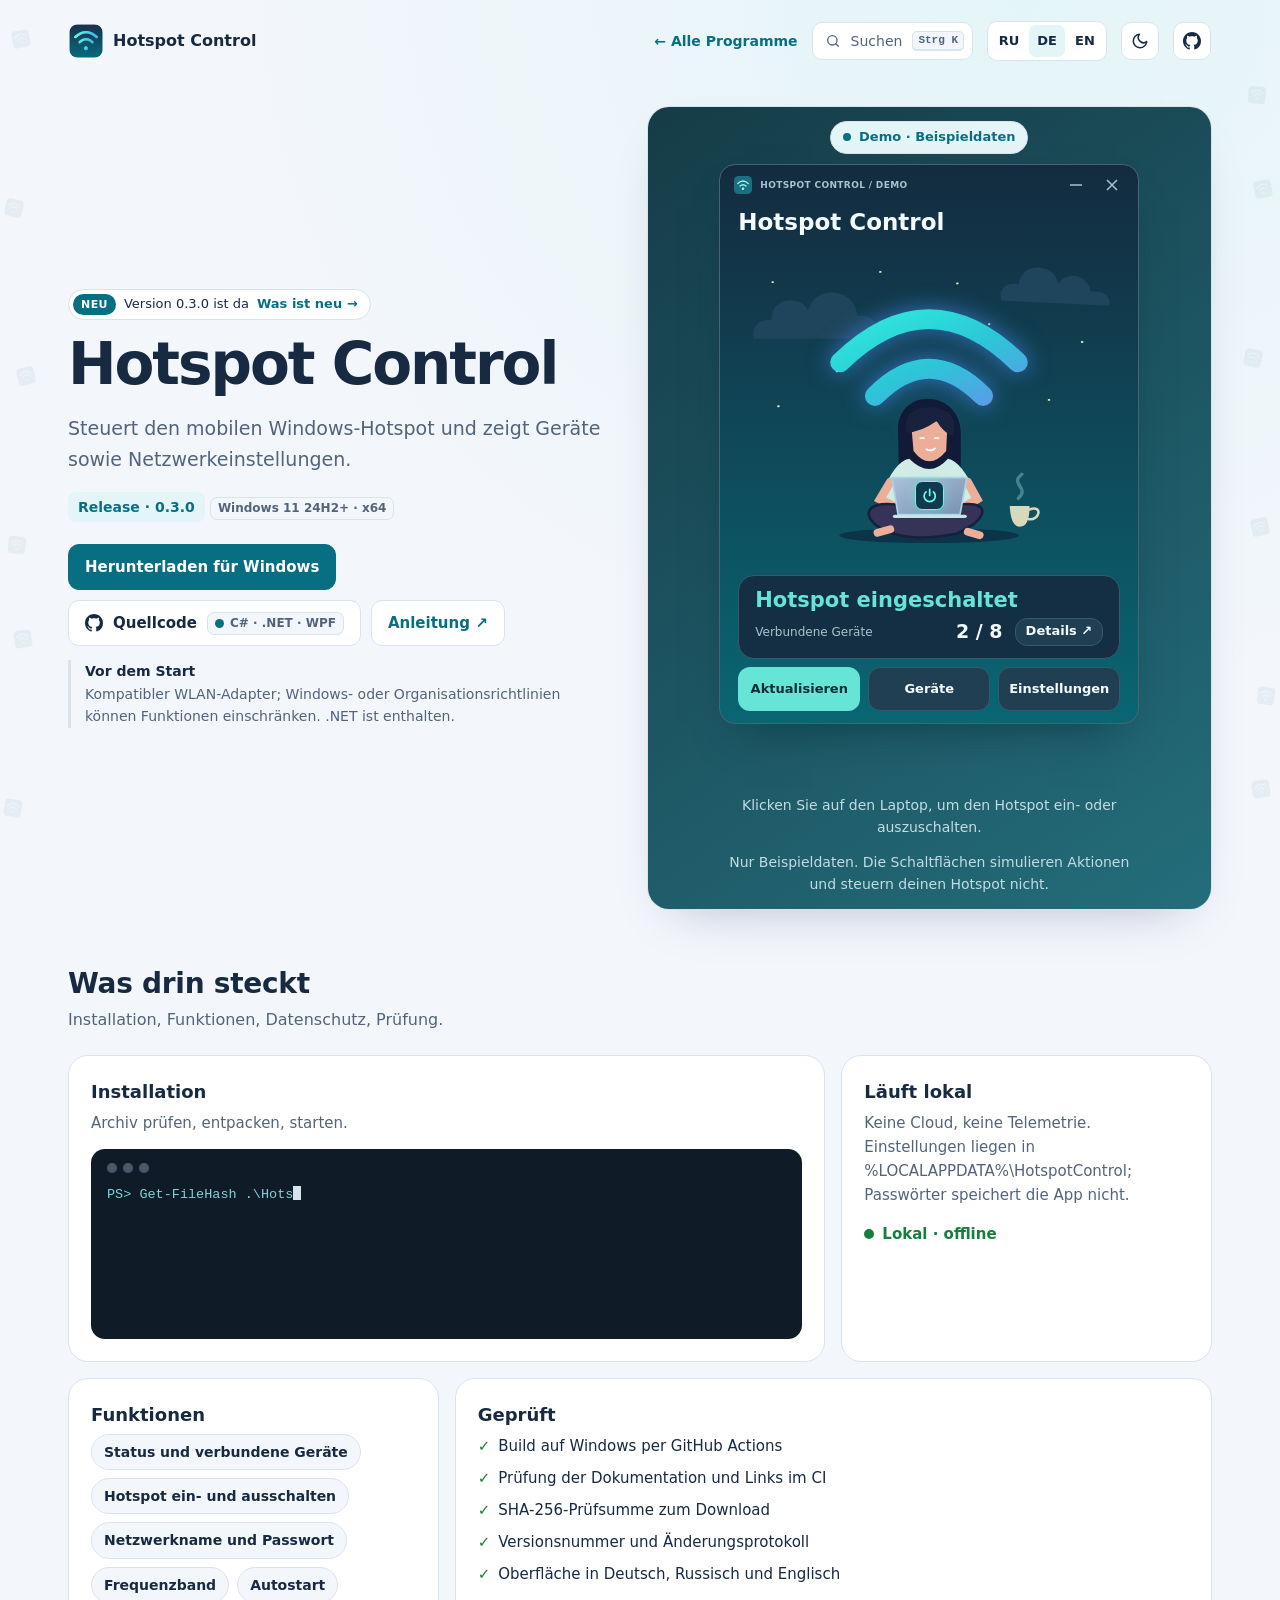
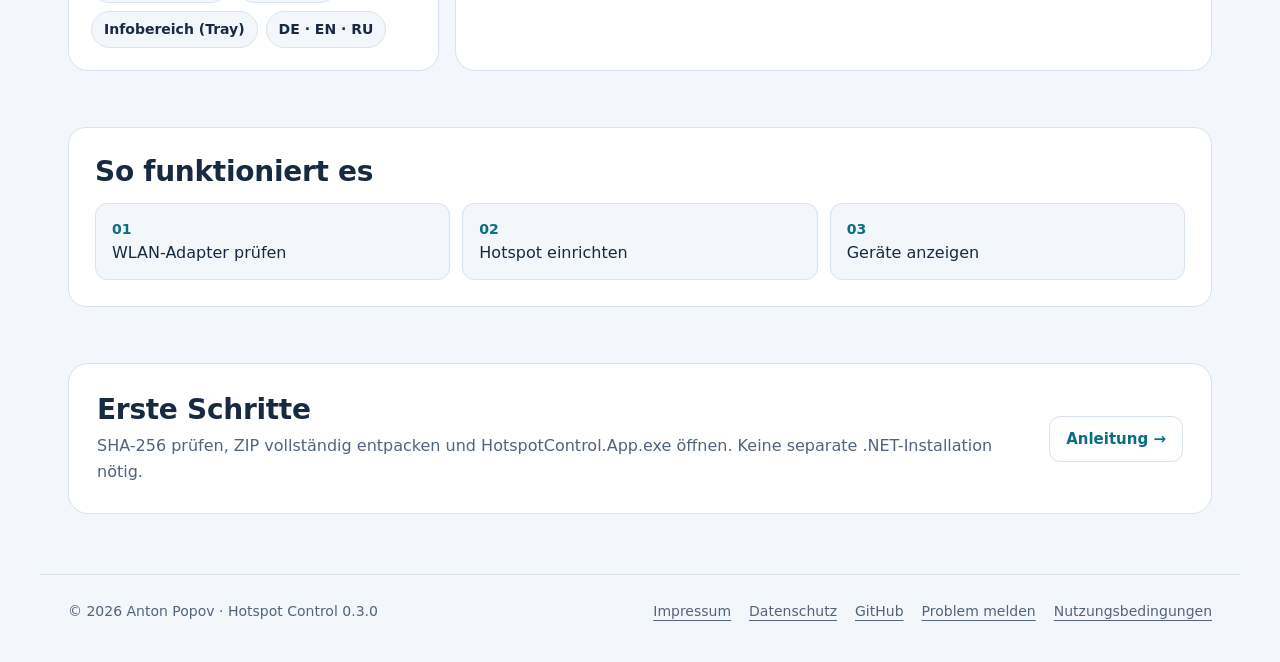
==== index.html @ d8a9bd9d "demo: no inner scrolling, the laptop toggles the hotspot Every screen fits the window; the power but" ====
<!doctype html>
<html lang="de"><head><meta charset="utf-8"><meta name="viewport" content="width=device-width,initial-scale=1">
<meta name="description" content="Steuert den mobilen Windows-Hotspot und zeigt Geräte sowie Netzwerkeinstellungen."><title>Hotspot Control · Release · 0.3.0</title>
<link rel="icon" href="presentation-icon.ico">
<script src="assets/kit/kit-theme.js"></script>
<link rel="stylesheet" href="assets/kit/kit.css?v=2026.11.06-2">
<link rel="stylesheet" href="presentation.css?v=cfb1ed99">
<script src="assets/kit/programs.js?v=2026.11.06-2" defer></script>
<script src="assets/kit/kit.js?v=2026.11.06-2" defer></script>
</head>
<body class="ppk-page">
<a class="ppk-skip" href="#main">Zum Inhalt</a>
<div class="ppk-nav-wrap" id="ppk-nav-wrap">
<nav class="ppk-nav" aria-label="Hauptnavigation"><a class="ppk-brand" href="index.html"><img src="presentation-icon.ico" alt="" width="34" height="34"><span>Hotspot Control</span></a><span class="ppk-spacer"></span><a class="ppk-back" href="https://popovantondev.github.io/popovantondev/index.html">← Alle Programme</a><button class="ppk-search-btn" type="button" data-ppk-open-search aria-label="Programme durchsuchen"><span>Suchen</span><kbd>Strg K</kbd></button><div class="ppk-langs"><a href="index-ru.html" lang="ru" hreflang="ru">RU</a><a href="index.html" lang="de" hreflang="de" aria-current="page">DE</a><a href="index-en.html" lang="en" hreflang="en">EN</a></div><button class="ppk-icon-btn ppk-theme-btn" type="button" data-ppk-theme aria-label="Farbschema wechseln"></button><a class="ppk-icon-btn ppk-gh-btn" href="https://github.com/popovantondev/HotspotControl" aria-label="GitHub"></a></nav>
</div>
<main class="ppk-shell" id="main">
<section class="ppk-hero"><div>
<a class="ppk-pill" href="https://github.com/popovantondev/HotspotControl/releases/tag/v0.3.0"><span class="ppk-new">NEU</span><span>Version 0.3.0 ist da</span> <span class="ppk-more">Was ist neu →</span></a>
<h1>Hotspot Control</h1><p class="ppk-lead">Steuert den mobilen Windows-Hotspot und zeigt Geräte sowie Netzwerkeinstellungen.</p>
<span class="ppk-status">Release · 0.3.0</span> <span class="ppk-chip">Windows 11 24H2+ · x64</span>
<div class="ppk-actions"><a class="ppk-btn ppk-btn-primary" href="https://github.com/popovantondev/HotspotControl/releases/tag/v0.3.0">Herunterladen für Windows</a><a class="ppk-btn ppk-btn-gh" href="https://github.com/popovantondev/HotspotControl">Quellcode <span class="ppk-chip"><i class="ppk-dot"></i>C# · .NET · WPF</span></a><a class="ppk-btn" href="Guide-de.html">Anleitung ↗</a></div>
<p class="ppk-requirements"><strong>Vor dem Start</strong>Kompatibler WLAN-Adapter; Windows- oder Organisationsrichtlinien können Funktionen einschränken. .NET ist enthalten.</p>
</div>
<figure class="ppk-preview"><div class="ppk-stage">
<!-- hotspot-demo:start -->
<link rel="stylesheet" href="assets/hotspot-demo.css?v=35a3feab">
<div class="hsd" data-hotspot-demo hidden></div>
<script src="assets/hotspot-demo/strings-de.js?v=710bd7a7" defer></script>
<script src="assets/hotspot-demo.js?v=8e9362fc" defer></script>
<!-- hotspot-demo:end -->
<div class="hsd-static"><a href="docs/images/demo-main-de.png"><img src="docs/images/demo-main-de.png" alt="Hotspot Control — Demo-Oberfläche mit künstlichen Daten. Vollständiges Bild öffnen." decoding="async"></a><p class="hsd-caption">Demo-Oberfläche mit künstlichen Daten. Vollständiges Bild öffnen.</p></div>
</div></figure>
</section>
<section class="ppk-bento-section ppk-section ppk-reveal" aria-labelledby="bento-title">
<h2 id="bento-title">Was drin steckt</h2><p class="ppk-sub">Installation, Funktionen, Datenschutz, Prüfung.</p>
<div class="ppk-bento">
<div class="ppk-tile ppk-wide"><h3>Installation</h3><p>Archiv prüfen, entpacken, starten.</p><div class="ppk-term" role="group" aria-label="Terminal"><div class="ppk-term-bar"><i></i><i></i><i></i></div><div class="ppk-term-out"><div class="ppk-ps">PS&gt; Get-FileHash .\HotspotControl-0.3.0-win-x64.zip -Algorithm SHA256</div><div class="ppk-ps">PS&gt; Get-Content .\HotspotControl-0.3.0-win-x64.zip.sha256</div><div class="ppk-dim">Beide Werte müssen übereinstimmen.</div><div class="ppk-ps">PS&gt; Expand-Archive .\HotspotControl-0.3.0-win-x64.zip -DestinationPath .\HotspotControl</div><div class="ppk-ps">PS&gt; .\HotspotControl\HotspotControl-0.3.0-win-x64\HotspotControl.App.exe</div></div></div></div>
<div class="ppk-tile"><h3>Läuft lokal</h3><p>Keine Cloud, keine Telemetrie. Einstellungen liegen in %LOCALAPPDATA%\HotspotControl; Passwörter speichert die App nicht.</p><span class="ppk-live">Lokal · offline</span></div>
<div class="ppk-tile"><h3>Funktionen</h3><div class="ppk-chips"><span>Status und verbundene Geräte</span><span>Hotspot ein- und ausschalten</span><span>Netzwerkname und Passwort</span><span>Frequenzband</span><span>Autostart</span><span>Infobereich (Tray)</span><span>DE · EN · RU</span></div></div>
<div class="ppk-tile ppk-wide"><h3>Geprüft</h3><ul class="ppk-checks"><li>Build auf Windows per GitHub Actions</li><li>Prüfung der Dokumentation und Links im CI</li><li>SHA-256-Prüfsumme zum Download</li><li>Versionsnummer und Änderungsprotokoll</li><li>Oberfläche in Deutsch, Russisch und Englisch</li></ul></div>
</div>
</section>
<section class="ppk-section ppk-process ppk-reveal" aria-labelledby="process-title"><h2 id="process-title">So funktioniert es</h2><ol class="ppk-flow"><li>WLAN-Adapter prüfen</li><li>Hotspot einrichten</li><li>Geräte anzeigen</li></ol></section>
<section class="ppk-section ppk-reveal"><div class="site-start"><div><h2>Erste Schritte</h2><p>SHA-256 prüfen, ZIP vollständig entpacken und HotspotControl.App.exe öffnen. Keine separate .NET-Installation nötig.</p></div><div class="ppk-actions"><a class="ppk-btn" href="Guide-de.html">Anleitung →</a></div></div></section>
</main>
<footer class="ppk-footer">
<span>© 2026 Anton Popov · Hotspot Control 0.3.0</span>
<nav aria-label="Rechtliches"><a href="https://popovantondev.github.io/popovantondev/impressum.html">Impressum</a><a href="https://popovantondev.github.io/popovantondev/datenschutz.html">Datenschutz</a><a href="https://github.com/popovantondev/HotspotControl">GitHub</a><a href="https://github.com/popovantondev/HotspotControl/issues/new/choose">Problem melden</a><a href="https://github.com/popovantondev/HotspotControl/blob/main/RIGHTS.de.md">Nutzungsbedingungen</a></nav>
</footer>
</body></html>
---- assets/kit/kit.css ----
/* popovantondev shared kit: tokens, header, search palette, components, footer.
   Everything is prefixed ppk-. Pages set their accent in their own CSS (see demo.html).
   Kit tokens have zero specificity (:where), so any page rule overrides them regardless of load order. */

/* ---------- tokens ---------- */
:where(:root){color-scheme:light;
  --ppk-bg:#f3f6fb;--ppk-panel:#ffffff;--ppk-ink:#172a42;--ppk-muted:#52647b;--ppk-line:#d9e3ee;
  --ppk-accent:#0f6f7c;--ppk-accent-ink:#ffffff;--ppk-tint:#e2f2f3;--ppk-hero:#0c3a45;--ppk-hero-end:#1b6b78;
  --ppk-glass:rgba(255,255,255,.76);--ppk-term:#0f1b26;--ppk-term-ink:#d6e4ef;--ppk-term-ps:#7fd4dc;--ppk-term-ok:#6ee787;--ppk-term-dim:#8fa3b6;
  --ppk-ok:#15803d;--ppk-ok-bg:#dcfce7;--ppk-ok-fg:#166534;--ppk-warn-bg:#fef3c7;--ppk-warn-fg:#92400e;
  --ppk-focus:#1a5fd0;--ppk-shadow:0 22px 50px -30px rgba(22,43,72,.35);
  --ppk-radius-s:8px;--ppk-radius-m:12px;--ppk-radius-l:20px;--ppk-radius-pill:999px;
  --ppk-font:system-ui,-apple-system,"Segoe UI",sans-serif;--ppk-mono:ui-monospace,"Cascadia Code",Consolas,monospace;--ppk-shell:1200px}
:where([data-theme="dark"]){color-scheme:dark;
  --ppk-bg:#0c131b;--ppk-panel:#131d28;--ppk-ink:#e5edf5;--ppk-muted:#9badbf;--ppk-line:#233142;
  --ppk-accent:#3cc1cc;--ppk-accent-ink:#03262b;--ppk-tint:#11343a;--ppk-hero:#082a32;--ppk-hero-end:#145a65;
  --ppk-glass:rgba(19,29,40,.76);--ppk-term:#070d13;--ppk-term-ink:#d6e4ef;--ppk-term-ps:#7fd4dc;--ppk-term-ok:#6ee787;--ppk-term-dim:#8fa3b6;
  --ppk-ok:#4ade80;--ppk-ok-bg:#14532d;--ppk-ok-fg:#bbf7d0;--ppk-warn-bg:#78350f;--ppk-warn-fg:#fde68a;
  --ppk-focus:#7ab8ff;--ppk-shadow:0 22px 50px -30px rgba(0,0,0,.7)}
@media (prefers-color-scheme:dark){:where(:root:not([data-theme])){color-scheme:dark;
  --ppk-bg:#0c131b;--ppk-panel:#131d28;--ppk-ink:#e5edf5;--ppk-muted:#9badbf;--ppk-line:#233142;
  --ppk-accent:#3cc1cc;--ppk-accent-ink:#03262b;--ppk-tint:#11343a;--ppk-hero:#082a32;--ppk-hero-end:#145a65;
  --ppk-glass:rgba(19,29,40,.76);--ppk-term:#070d13;--ppk-term-ink:#d6e4ef;--ppk-term-ps:#7fd4dc;--ppk-term-ok:#6ee787;--ppk-term-dim:#8fa3b6;
  --ppk-ok:#4ade80;--ppk-ok-bg:#14532d;--ppk-ok-fg:#bbf7d0;--ppk-warn-bg:#78350f;--ppk-warn-fg:#fde68a;
  --ppk-focus:#7ab8ff;--ppk-shadow:0 22px 50px -30px rgba(0,0,0,.7)}}

/* ---------- base (only inside pages that opt in with class ppk-page on body) ---------- */
.ppk-page{margin:0;background:radial-gradient(ellipse at 80% 0,var(--ppk-tint),transparent 55%),var(--ppk-bg);background-attachment:fixed;color:var(--ppk-ink);font:16px/1.6 var(--ppk-font);transition:background-color .3s,color .3s}
.ppk-page *,.ppk-page *::before,.ppk-page *::after{box-sizing:border-box}
:where(.ppk-page a){color:var(--ppk-accent);text-underline-offset:4px}
:where(.ppk-page img){max-width:100%;height:auto}
:where(.ppk-page button){font:inherit;color:inherit}
.ppk-page :focus-visible,.ppk-overlay :focus-visible,.ppk-nav-wrap :focus-visible,.ppk-footer :focus-visible{outline:3px solid var(--ppk-focus);outline-offset:3px}
:where(.ppk-page h1),.ppk-title{font-size:clamp(34px,4.6vw,58px);line-height:1.05;letter-spacing:-.035em;margin:14px 0 18px}
:where(.ppk-page h2),.ppk-h2{font-size:clamp(22px,2.4vw,28px);line-height:1.25;letter-spacing:-.01em;margin:0 0 6px}
.ppk-page [hidden],.ppk-overlay[hidden]{display:none!important}
.ppk-shell{max-width:var(--ppk-shell);margin:0 auto;padding:0 28px}
.ppk-section{margin:56px 0;position:relative}
.ppk-sub{color:var(--ppk-muted);margin:0 0 22px}
.ppk-sr-only{position:absolute!important;width:1px;height:1px;margin:-1px;padding:0;overflow:hidden;clip:rect(0 0 0 0);white-space:nowrap;border:0}
.ppk-skip{position:absolute;left:12px;top:-60px;z-index:200;background:var(--ppk-panel);color:var(--ppk-ink);border:2px solid var(--ppk-focus);border-radius:var(--ppk-radius-m);padding:8px 14px;font-weight:700;text-decoration:none}
.ppk-skip:focus{top:12px}
html.ppk-lock{overflow:hidden}

/* ---------- icons (CSS masks, work without JS and without inline SVG) ---------- */
.ppk-search-btn::before,.ppk-gh-btn::before,.ppk-theme-btn::before,.ppk-btn-gh::before{content:"";flex:none;background:currentColor;-webkit-mask:var(--ppk-ico) center/contain no-repeat;mask:var(--ppk-ico) center/contain no-repeat}
.ppk-search-btn::before{--ppk-ico:url("data:image/svg+xml,%3Csvg xmlns='http://www.w3.org/2000/svg' viewBox='0 0 24 24' fill='none' stroke='black' stroke-width='2' stroke-linecap='round'%3E%3Ccircle cx='11' cy='11' r='7'/%3E%3Cpath d='m20 20-3.5-3.5'/%3E%3C/svg%3E");width:16px;height:16px}
.ppk-gh-btn::before,.ppk-btn-gh::before{--ppk-ico:url("data:image/svg+xml,%3Csvg xmlns='http://www.w3.org/2000/svg' viewBox='0 0 16 16'%3E%3Cpath d='M8 0C3.58 0 0 3.58 0 8c0 3.54 2.29 6.53 5.47 7.59.4.07.55-.17.55-.38 0-.19-.01-.82-.01-1.49-2.01.37-2.53-.49-2.69-.94-.09-.23-.48-.94-.82-1.13-.28-.15-.68-.52-.01-.53.63-.01 1.08.58 1.23.82.72 1.21 1.87.87 2.33.66.07-.52.28-.87.51-1.07-1.78-.2-3.64-.89-3.64-3.95 0-.87.31-1.59.82-2.15-.08-.2-.36-1.02.08-2.12 0 0 .67-.21 2.2.82.64-.18 1.32-.27 2-.27.68 0 1.36.09 2 .27 1.53-1.04 2.2-.82 2.2-.82.44 1.1.16 1.92.08 2.12.51.56.82 1.27.82 2.15 0 3.07-1.87 3.75-3.65 3.95.29.25.54.73.54 1.48 0 1.07-.01 1.93-.01 2.2 0 .21.15.46.55.38A8.013 8.013 0 0 0 16 8c0-4.42-3.58-8-8-8z'/%3E%3C/svg%3E");width:18px;height:18px}
.ppk-theme-btn::before{--ppk-ico:url("data:image/svg+xml,%3Csvg xmlns='http://www.w3.org/2000/svg' viewBox='0 0 24 24' fill='none' stroke='black' stroke-width='2' stroke-linecap='round' stroke-linejoin='round'%3E%3Cpath d='M21 12.8A9 9 0 1 1 11.2 3a7 7 0 0 0 9.8 9.8z'/%3E%3C/svg%3E");width:18px;height:18px}
:root[data-theme="dark"] .ppk-theme-btn::before{--ppk-ico:url("data:image/svg+xml,%3Csvg xmlns='http://www.w3.org/2000/svg' viewBox='0 0 24 24' fill='none' stroke='black' stroke-width='2' stroke-linecap='round'%3E%3Ccircle cx='12' cy='12' r='4.5'/%3E%3Cpath d='M12 2v2M12 20v2M4.9 4.9l1.4 1.4M17.7 17.7l1.4 1.4M2 12h2M20 12h2M4.9 19.1l1.4-1.4M17.7 6.3l1.4-1.4'/%3E%3C/svg%3E")}
@media (prefers-color-scheme:dark){:root:not([data-theme]) .ppk-theme-btn::before{--ppk-ico:url("data:image/svg+xml,%3Csvg xmlns='http://www.w3.org/2000/svg' viewBox='0 0 24 24' fill='none' stroke='black' stroke-width='2' stroke-linecap='round'%3E%3Ccircle cx='12' cy='12' r='4.5'/%3E%3Cpath d='M12 2v2M12 20v2M4.9 4.9l1.4 1.4M17.7 17.7l1.4 1.4M2 12h2M20 12h2M4.9 19.1l1.4-1.4M17.7 6.3l1.4-1.4'/%3E%3C/svg%3E")}}
.ppk-search-btn:has(svg)::before,.ppk-icon-btn:has(svg)::before,.ppk-btn-gh:has(svg)::before{display:none}

/* ---------- header: static markup, JS only improves it ---------- */
.ppk-nav-wrap{position:sticky;top:0;z-index:40;padding:10px 0 0}
.ppk-nav-wrap.ppk-floating{padding-inline:8px}
.ppk-nav{position:relative;isolation:isolate;max-width:var(--ppk-shell);margin:0 auto;display:flex;align-items:center;gap:14px;padding:10px 28px;border:1px solid transparent;border-radius:0;font:14px/1.3 var(--ppk-font);color:var(--ppk-ink);transition:border-color .25s,border-radius .25s}
/* Glass pill is a separate layer: the header jump to the pill changes layout once, the glass, blur and shadow only fade in (opacity), so scrolling past the threshold stays cheap. */
.ppk-nav::before{content:"";position:absolute;inset:-1px;z-index:-1;border-radius:inherit;background:var(--ppk-glass);-webkit-backdrop-filter:blur(14px) saturate(1.4);backdrop-filter:blur(14px) saturate(1.4);box-shadow:0 10px 30px -18px rgba(0,0,0,.35);opacity:0;pointer-events:none;transition:opacity .25s}
.ppk-nav *,.ppk-nav *::before,.ppk-nav *::after{box-sizing:border-box}
.ppk-floating .ppk-nav{max-width:980px;padding:8px 10px 8px 16px;border-color:var(--ppk-line);border-radius:var(--ppk-radius-pill)}
.ppk-floating .ppk-nav::before{opacity:1}
.ppk-brand{display:flex;align-items:center;gap:10px;min-width:0;font-size:16px;font-weight:750;color:var(--ppk-ink);text-decoration:none;white-space:nowrap}
.ppk-brand img{width:34px;height:34px;flex:none;border-radius:9px}
.ppk-brand span{overflow:hidden;text-overflow:ellipsis;padding:3px 4px 3px 0;margin:-3px -4px -3px 0}
.ppk-spacer{flex:1}
.ppk-back{display:inline-flex;align-items:center;min-height:38px;font-size:14px;font-weight:650;color:var(--ppk-accent);text-decoration:none;white-space:nowrap}
.ppk-back:hover{text-decoration:underline;text-underline-offset:4px}
.ppk-search-btn{display:none;align-items:center;gap:10px;min-height:38px;padding:6px 8px 6px 12px;border:1px solid var(--ppk-line);border-radius:10px;background:var(--ppk-panel);color:var(--ppk-muted);font:inherit;font-size:14px;cursor:pointer;transition:border-color .2s}
.ppk-search-btn:hover{border-color:var(--ppk-accent)}
html.ppk-js .ppk-search-btn{display:flex}
.ppk-search-btn kbd,.ppk-kbd{font:600 11px/1 var(--ppk-mono);border:1px solid var(--ppk-line);border-bottom-width:2px;border-radius:5px;padding:3px 5px;color:var(--ppk-muted);background:var(--ppk-bg)}
.ppk-langs{display:flex;gap:2px;padding:3px;border:1px solid var(--ppk-line);border-radius:10px;background:var(--ppk-panel)}
.ppk-langs a{display:grid;place-items:center;min-width:36px;min-height:32px;border-radius:7px;color:var(--ppk-ink);font-size:13px;font-weight:700;text-decoration:none}
.ppk-langs a:hover{background:var(--ppk-bg)}
.ppk-langs a[aria-current]{background:var(--ppk-tint);color:var(--ppk-ink)}
.ppk-icon-btn{display:grid;place-items:center;width:38px;height:38px;padding:0;border:1px solid var(--ppk-line);border-radius:10px;background:var(--ppk-panel);color:var(--ppk-ink);text-decoration:none;cursor:pointer;transition:border-color .2s}
.ppk-icon-btn:hover{border-color:var(--ppk-accent)}
.ppk-icon-btn svg{width:18px;height:18px}
html:not(.ppk-js) .ppk-theme-btn{display:none}

/* ---------- hero parts ---------- */
.ppk-hero{display:grid;grid-template-columns:minmax(0,1fr) minmax(0,1.05fr);gap:40px;align-items:center;margin:34px 0 10px}
.ppk-hero>*{min-width:0}
.ppk-pill{display:inline-flex;align-items:center;gap:8px;max-width:100%;padding:4px 12px 4px 4px;border:1px solid var(--ppk-line);border-radius:var(--ppk-radius-pill);background:var(--ppk-panel);color:var(--ppk-ink);font-size:13px;text-decoration:none;transition:border-color .2s,transform .2s}
.ppk-pill:hover{border-color:var(--ppk-accent);transform:translateY(-1px)}
.ppk-pill .ppk-new{flex:none;background:var(--ppk-accent);color:var(--ppk-accent-ink);border-radius:var(--ppk-radius-pill);padding:2px 8px;font-weight:800;font-size:11px;letter-spacing:.04em}
.ppk-pill .ppk-more{color:var(--ppk-accent);font-weight:650;white-space:nowrap}
.ppk-lead{margin:0 0 18px;color:var(--ppk-muted);font-size:19px}
.ppk-status{display:inline-block;padding:4px 10px;border-radius:var(--ppk-radius-s);background:var(--ppk-tint);color:var(--ppk-accent);font-size:14px;font-weight:700}
.ppk-actions{display:flex;flex-wrap:wrap;align-items:center;gap:10px;margin:22px 0 14px}
.ppk-btn{display:inline-flex;align-items:center;gap:10px;min-height:46px;padding:10px 16px;border:1px solid var(--ppk-line);border-radius:11px;background:var(--ppk-panel);color:var(--ppk-accent);font-size:15px;font-weight:700;text-decoration:none;cursor:pointer;transition:transform .15s,box-shadow .2s,border-color .2s}
.ppk-btn:hover{transform:translateY(-1px);box-shadow:0 8px 20px -12px rgba(0,0,0,.35);border-color:var(--ppk-accent)}
.ppk-btn-primary{background:var(--ppk-accent);border-color:var(--ppk-accent);color:var(--ppk-accent-ink)}
.ppk-btn-gh{color:var(--ppk-ink)}
.ppk-chip{display:inline-flex;align-items:center;gap:6px;padding:1px 7px;border:1px solid var(--ppk-line);border-radius:7px;background:var(--ppk-bg);color:var(--ppk-muted);font-size:12px;font-weight:600}
.ppk-dot{display:inline-block;width:9px;height:9px;border-radius:50%;background:var(--ppk-accent)}
.ppk-requirements{margin:0;padding-left:14px;border-left:3px solid var(--ppk-line);color:var(--ppk-muted);font-size:14px}
.ppk-requirements strong{display:block;color:var(--ppk-ink)}
.ppk-preview{position:relative;margin:0;overflow:hidden;border:1px solid var(--ppk-line);border-radius:22px;background:var(--ppk-panel);box-shadow:var(--ppk-shadow)}
.ppk-stage{display:grid;place-items:center;padding:18px;background:linear-gradient(145deg,var(--ppk-hero),var(--ppk-hero-end))}
.ppk-stage img{display:block;width:auto;max-height:470px;filter:drop-shadow(0 8px 18px rgba(0,0,0,.25))}
.ppk-preview figcaption{padding:12px 18px;color:var(--ppk-muted);font-size:14px}

/* ---------- bento ---------- */
.ppk-bento{display:grid;grid-template-columns:repeat(3,minmax(0,1fr));gap:16px}
.ppk-tile{position:relative;min-width:0;overflow:hidden;padding:22px;border:1px solid var(--ppk-line);border-radius:var(--ppk-radius-l);background:var(--ppk-panel)}
.ppk-tile h3{margin:0 0 4px;font-size:18px}
.ppk-tile p{margin:0 0 14px;color:var(--ppk-muted);font-size:15px}
.ppk-wide{grid-column:span 2}
.ppk-term{min-height:178px;overflow:hidden;padding:14px 16px;border-radius:14px;background:var(--ppk-term);color:var(--ppk-term-ink);font:13.5px/1.75 var(--ppk-mono)}
.ppk-term-bar{display:flex;gap:6px;margin-bottom:10px}
.ppk-term-bar i{width:10px;height:10px;border-radius:50%;background:#4a586a}
.ppk-term-out>div{overflow-wrap:anywhere}
.ppk-term .ppk-ps{color:var(--ppk-term-ps)}
.ppk-term .ppk-ok{color:var(--ppk-term-ok)}
.ppk-term .ppk-dim{color:var(--ppk-term-dim)}
.ppk-cursor{display:inline-block;width:8px;height:1.05em;background:var(--ppk-term-ink);vertical-align:-2px;animation:ppk-blink 1s steps(1) infinite}
@keyframes ppk-blink{50%{opacity:0}}
.ppk-chips{display:flex;flex-wrap:wrap;gap:8px}
.ppk-chips span{padding:6px 12px;border:1px solid var(--ppk-line);border-radius:var(--ppk-radius-pill);background:var(--ppk-bg);font-size:14px;font-weight:600;transition:transform .2s,border-color .2s}
.ppk-chips span:hover{transform:translateY(-2px);border-color:var(--ppk-accent)}
.ppk-live{display:inline-flex;align-items:center;gap:8px;color:var(--ppk-ok);font-size:15px;font-weight:700}
.ppk-live::before{content:"";width:10px;height:10px;border-radius:50%;background:var(--ppk-ok);box-shadow:0 0 0 0 rgba(22,163,74,.55);animation:ppk-pulse 2s infinite}
@keyframes ppk-pulse{70%{box-shadow:0 0 0 10px rgba(22,163,74,0)}100%{box-shadow:0 0 0 0 rgba(22,163,74,0)}}
.ppk-checks{display:grid;gap:8px;margin:0;padding:0;list-style:none;font-size:15px}
.ppk-checks li::before{content:"\2713";margin-right:8px;color:var(--ppk-ok);font-weight:800}

/* ---------- steps ---------- */
.ppk-process{padding:26px;border:1px solid var(--ppk-line);border-radius:18px;background:var(--ppk-panel)}
.ppk-flow{display:grid;grid-template-columns:repeat(3,minmax(0,1fr));gap:12px;margin:14px 0 0;padding:0;list-style:none;counter-reset:ppk-step}
.ppk-flow li{padding:14px 16px;border:1px solid var(--ppk-line);border-radius:var(--ppk-radius-m);background:var(--ppk-bg)}
.ppk-flow li::before{counter-increment:ppk-step;content:counter(ppk-step,decimal-leading-zero);display:block;color:var(--ppk-accent);font-size:14px;font-weight:700}

/* ---------- tabs and program cards ---------- */
.ppk-tabs{display:inline-flex;flex-wrap:wrap;gap:4px;padding:4px;border:1px solid var(--ppk-line);border-radius:14px;background:var(--ppk-panel)}
.ppk-tabs button{padding:8px 14px;min-height:38px;border:0;border-radius:10px;background:transparent;color:var(--ppk-muted);font-size:14px;font-weight:650;cursor:pointer;transition:background-color .2s,color .2s}
.ppk-tabs button:hover{color:var(--ppk-ink)}
.ppk-tabs button[aria-selected="true"]{background:var(--ppk-accent);color:var(--ppk-accent-ink)}
.ppk-app-grid{display:grid;grid-template-columns:repeat(auto-fill,minmax(230px,1fr));gap:12px;margin-top:16px}
.ppk-app-card{display:flex;align-items:flex-start;gap:12px;padding:14px;border:1px solid var(--ppk-line);border-radius:14px;background:var(--ppk-panel);color:var(--ppk-ink);text-decoration:none;animation:ppk-fade .35s ease both;transition:border-color .2s,transform .2s}
.ppk-app-card:hover{border-color:var(--ppk-accent);transform:translateY(-2px)}
.ppk-app-card img{flex:none;width:36px;height:36px;border-radius:9px}
.ppk-app-card b{display:block;font-size:15px}
.ppk-app-card small{display:block;color:var(--ppk-muted);font-size:13px;line-height:1.4}
@keyframes ppk-fade{from{opacity:0;transform:translateY(6px)}}

/* ---------- demo frame ---------- */
.ppk-demo{overflow:hidden;border:1px solid var(--ppk-line);border-radius:var(--ppk-radius-l);background:var(--ppk-panel);box-shadow:var(--ppk-shadow)}
.ppk-demo-head{display:flex;flex-wrap:wrap;align-items:center;gap:10px;padding:12px 16px;border-bottom:1px solid var(--ppk-line);font-weight:700}
.ppk-demo-label{margin-left:auto;padding:3px 10px;border-radius:var(--ppk-radius-pill);background:var(--ppk-warn-bg);color:var(--ppk-warn-fg);font-size:13px;font-weight:700}
.ppk-demo-body{display:grid;grid-template-columns:220px minmax(0,1fr);min-height:250px}
.ppk-demo-side{display:grid;align-content:start;gap:10px;padding:16px;border-right:1px solid var(--ppk-line);font-size:14px}
.ppk-field{padding:8px 10px;border:1px solid var(--ppk-line);border-radius:10px;background:var(--ppk-bg)}
.ppk-field small{display:block;color:var(--ppk-muted)}
.ppk-demo-main{min-width:0;padding:16px}
.ppk-rows{display:grid;gap:6px;margin:0 0 12px;padding:0;list-style:none}
.ppk-rows li{display:grid;grid-template-columns:minmax(0,1fr) auto;gap:10px;align-items:center;padding:8px 12px;border:1px solid var(--ppk-line);border-radius:10px;font-size:14px;animation:ppk-fade .3s ease both}
.ppk-rows li>:first-child{overflow-wrap:anywhere}
.ppk-badge{padding:2px 8px;border-radius:6px;background:var(--ppk-tint);color:var(--ppk-ink);font-size:12px;font-weight:700}
.ppk-badge-ok{background:var(--ppk-ok-bg);color:var(--ppk-ok-fg)}
.ppk-badge-warn{background:var(--ppk-warn-bg);color:var(--ppk-warn-fg)}
.ppk-progress{height:8px;margin:10px 0;overflow:hidden;border:1px solid var(--ppk-line);border-radius:99px;background:var(--ppk-bg)}
.ppk-progress i{display:block;width:0;height:100%;background:var(--ppk-accent);transition:width .25s linear}
.ppk-demo-empty{padding:24px 0;color:var(--ppk-muted);font-size:14px}
.ppk-demo-done{color:var(--ppk-ok);font-weight:700}

/* ---------- search palette (built by kit.js) ---------- */
.ppk-overlay{position:fixed;inset:0;z-index:100;display:grid;place-items:start center;padding:12vh 16px 16px;background:rgba(8,15,24,.55);-webkit-backdrop-filter:blur(3px);backdrop-filter:blur(3px);font:16px/1.5 var(--ppk-font);color:var(--ppk-ink)}
.ppk-overlay *,.ppk-overlay *::before,.ppk-overlay *::after{box-sizing:border-box}
.ppk-palette{width:min(620px,100%);overflow:hidden;border:1px solid var(--ppk-line);border-radius:16px;background:var(--ppk-panel);box-shadow:0 30px 80px -20px rgba(0,0,0,.5);animation:ppk-pop .18s ease}
@keyframes ppk-pop{from{opacity:0;transform:translateY(-8px) scale(.98)}}
.ppk-phead{display:flex;align-items:center;border-bottom:1px solid var(--ppk-line)}
.ppk-palette-input{flex:1;min-width:0;padding:16px 18px;border:0;background:transparent;color:var(--ppk-ink);font:inherit;font-size:17px;outline:none}
.ppk-palette-input::placeholder{color:var(--ppk-muted);opacity:1}
.ppk-phead:focus-within{box-shadow:inset 0 -2px 0 var(--ppk-focus)}
.ppk-pclose{margin-right:12px;padding:6px 8px;border:1px solid var(--ppk-line);border-radius:7px;background:var(--ppk-bg);color:var(--ppk-muted);font:600 12px/1 var(--ppk-mono);cursor:pointer}
.ppk-plist{max-height:min(420px,55vh);margin:0;padding:6px;overflow:auto;list-style:none}
.ppk-pitem{display:flex;align-items:center;gap:12px;padding:9px 10px;border-radius:10px;color:var(--ppk-ink);text-decoration:none}
.ppk-pitem[aria-selected="true"]{background:var(--ppk-tint);box-shadow:inset 3px 0 0 var(--ppk-accent)}
.ppk-pitem img,.ppk-pletter{flex:none;width:30px;height:30px;border-radius:8px}
.ppk-pletter{display:grid;place-items:center;background:var(--ppk-accent);color:var(--ppk-accent-ink);font-weight:800}
.ppk-ptext{min-width:0}
.ppk-pname{display:block;font-weight:650}
.ppk-ptext small{display:block;overflow:hidden;color:var(--ppk-muted);font-size:12px;text-overflow:ellipsis;white-space:nowrap}
.ppk-pempty{margin:0;padding:22px 18px;color:var(--ppk-muted)}
.ppk-pfoot{display:flex;gap:14px;padding:9px 14px;border-top:1px solid var(--ppk-line);color:var(--ppk-muted);font-size:12px}

/* ---------- footer ---------- */
.ppk-footer{display:flex;flex-wrap:wrap;justify-content:space-between;gap:12px 16px;max-width:var(--ppk-shell);margin:60px auto 0;padding:26px 28px 40px;border-top:1px solid var(--ppk-line);color:var(--ppk-muted);font:14px/1.5 var(--ppk-font)}
.ppk-footer nav{display:flex;flex-wrap:wrap;gap:6px 18px}
.ppk-footer a{color:var(--ppk-muted);text-decoration:underline;text-underline-offset:4px}
.ppk-footer a:hover{color:var(--ppk-ink)}

/* ---------- long text (Guide pages): opt in with class ppk-prose ---------- */
.ppk-prose{line-height:1.7}
.ppk-prose table{display:block;max-width:100%;overflow-x:auto;border-collapse:collapse}
.ppk-prose th,.ppk-prose td{padding:8px 12px;border:1px solid var(--ppk-line);text-align:left;vertical-align:top}
.ppk-prose th{background:var(--ppk-tint)}
.ppk-prose pre,.ppk-prose code{font-family:var(--ppk-mono);font-size:.92em}
.ppk-prose pre{max-width:100%;overflow-x:auto;padding:14px 16px;border-radius:var(--ppk-radius-m);background:var(--ppk-term);color:var(--ppk-term-ink)}
.ppk-prose :not(pre)>code{padding:1px 6px;border-radius:6px;background:var(--ppk-tint)}
.ppk-prose blockquote{margin:1em 0;padding:2px 16px;border-left:3px solid var(--ppk-accent);color:var(--ppk-muted)}

/* ---------- scroll reveal (hidden state only exists when JS runs) ---------- */
html.ppk-js .ppk-reveal:not(.ppk-in){opacity:0;transform:translateY(14px)}
.ppk-reveal{transition:opacity .6s ease,transform .6s ease}

/* ---------- small screens ---------- */
@media (max-width:900px){.ppk-hero{grid-template-columns:1fr}.ppk-bento{grid-template-columns:1fr 1fr}}
@media (max-width:640px){
  .ppk-shell,.ppk-footer{padding-left:16px;padding-right:16px}
  .ppk-nav{gap:8px;padding:8px 12px}
  .ppk-back{font-size:0;justify-content:center;width:38px;padding:0}
  .ppk-back::before{content:"\2190";font-size:20px}
  .ppk-search-btn span,.ppk-search-btn kbd{display:none}
  .ppk-search-btn{padding:0;width:38px;justify-content:center}
  .ppk-langs a{min-width:32px}
  .ppk-bento{grid-template-columns:1fr}
  .ppk-wide{grid-column:auto}
  .ppk-flow{grid-template-columns:1fr}
  .ppk-demo-body{grid-template-columns:1fr}
  .ppk-demo-side{border-right:0;border-bottom:1px solid var(--ppk-line)}
  .ppk-demo-label{margin-left:0}
  .ppk-pfoot{display:none}
  .ppk-overlay{padding-top:8vh}
}
@media (max-width:520px){
  .ppk-nav{flex-wrap:wrap;row-gap:6px}
  .ppk-nav::after{content:"";order:4;flex-basis:100%;height:0}
  .ppk-brand{order:1;margin-right:auto}
  .ppk-theme-btn{order:2}
  .ppk-gh-btn{order:3}
  .ppk-back{order:5}
  .ppk-search-btn{order:6;margin-left:auto}
  .ppk-langs{order:7}
  .ppk-spacer{display:none}
  .ppk-floating .ppk-nav{border-radius:26px;padding:8px 10px}
  .ppk-tile{padding:18px}
}

@media (prefers-reduced-motion:reduce){
  .ppk-nav-wrap,.ppk-nav,.ppk-nav::before,.ppk-pill,.ppk-btn,.ppk-chips span,.ppk-app-card,.ppk-reveal,.ppk-progress i,.ppk-page{transition:none!important}
  .ppk-palette,.ppk-app-card,.ppk-rows li,.ppk-cursor,.ppk-live::before{animation:none!important}
  html.ppk-js .ppk-reveal:not(.ppk-in){opacity:1;transform:none}
}
@media (forced-colors:active){.ppk-pitem[aria-selected="true"]{outline:2px solid Highlight}.ppk-tabs button[aria-selected="true"]{outline:2px solid Highlight}}

/* side decor (kit.js builds it on screens >= 1280px; nothing without JS) */
.ppk-decor{display:none}
@media (min-width:1280px){
  .ppk-decor{display:block;position:fixed;inset:0;z-index:0;overflow:hidden;pointer-events:none;container-type:inline-size;opacity:0;transition:opacity 1.2s ease}
  .ppk-decor.ppk-decor-on{opacity:1}
  .ppk-decor-side{position:absolute;top:0;bottom:0;width:calc((100cqi - var(--ppk-decor-shell,var(--ppk-shell)))/2);animation:ppk-decor-drift 90s ease-in-out infinite alternate;will-change:transform}
  .ppk-decor-l{left:0}
  .ppk-decor-r{right:0;animation-direction:alternate-reverse}
  .ppk-decor-i{--ppk-sz:clamp(18px,calc(var(--ppk-k,1) * ((100cqi - var(--ppk-decor-shell,var(--ppk-shell)))/2 - 28px)),72px);position:absolute;top:var(--ppk-y,0);left:calc(var(--ppk-x,.5) * (100% - 1.2 * var(--ppk-sz)) + .1 * var(--ppk-sz));width:var(--ppk-sz);height:var(--ppk-sz);object-fit:contain;opacity:.06;transform:rotate(var(--ppk-r,0deg));user-select:none}
  [data-theme="dark"] .ppk-decor-i{opacity:.08}
}
@keyframes ppk-decor-drift{from{transform:translateY(-10px)}to{transform:translateY(10px)}}
@media print{.ppk-decor{display:none!important}}
@media (prefers-reduced-motion:reduce){.ppk-decor{transition:none}.ppk-decor-side{animation:none;will-change:auto}}
---- presentation.css ----
/* Generated by tools/build_presentation.py from tools/presentation.json. The shared kit lives in assets/kit. */
:root{--ppk-accent:#086f83;--ppk-tint:#e4f5f7;--ppk-hero:#153c47;--ppk-hero-end:#246d7b}
:root[data-theme="dark"]{--ppk-accent:#4cc6d9;--ppk-tint:#0f3640;--ppk-hero:#0a2a33;--ppk-hero-end:#1a5766}
@media (prefers-color-scheme:dark){:root:not([data-theme]){--ppk-accent:#4cc6d9;--ppk-tint:#0f3640;--ppk-hero:#0a2a33;--ppk-hero-end:#1a5766}}
.ppk-stage a{display:block;line-height:0;border-radius:10px}
.ppk-stage img{max-width:100%}
.ppk-preview .ppk-stage{padding:14px}
.ppk-preview .hsd{margin:0 auto}
.ppk-preview .hsd-window{height:min(560px,calc(100vh - 330px));height:min(560px,calc(100dvh - 330px));min-height:440px}
.ppk-preview .hsd-help{color:#c4dbe3}
.ppk-preview .hsd-static{text-align:center}
.ppk-preview .hsd-caption{margin:10px 0 0;font-size:13px;line-height:1.4;color:var(--ppk-muted)}
.ppk-preview .hsd-static a{display:inline-block;max-width:100%}
.site-start{display:grid;grid-template-columns:minmax(0,1fr) auto;gap:24px;align-items:center;padding:28px;border:1px solid var(--ppk-line);border-radius:20px;background:var(--ppk-panel)}
.site-start h2{margin:0 0 6px}.site-start p{margin:0;color:var(--ppk-muted)}.site-start .ppk-actions{margin:0}
.site-notice{margin:14px 0 0;padding:12px 14px;border-radius:12px;background:var(--ppk-tint);font-size:15px}
.site-third-note{margin:10px 0 0;font-size:14px;color:var(--ppk-muted)}
@media(max-width:760px){.site-start{grid-template-columns:1fr;padding:22px}}
---- assets/hotspot-demo.css ----
/* Demo window of the guide (assets/hotspot-demo.js). The window keeps the dark teal look of the program's screenshots
 * in both page themes; the frame around it follows the page theme. Width <= 420 px, height fits the screen. */
.hsd{max-width:420px;margin:18px auto}
.hsd-head{display:flex;justify-content:center;margin:0 0 10px}
.hsd-label{display:inline-flex;align-items:center;gap:8px;padding:5px 12px;border:1px solid var(--ppk-line);border-radius:999px;background:var(--ppk-tint);color:var(--ppk-accent);font-size:13px;font-weight:700}
.hsd-label::before{content:"";width:8px;height:8px;border-radius:50%;background:currentColor}

.hsd-window{--hsd-ink:#f4fbfd;--hsd-muted:#a9c3cf;--hsd-accent:#66e4d5;--hsd-card:#142f43;--hsd-line:#365a6a;--hsd-btn:#203f53;--hsd-warn:#f2b866;
  position:relative;display:flex;flex-direction:column;height:min(760px,calc(100vh - 156px));height:min(760px,calc(100dvh - 156px));min-height:360px;
  overflow:hidden;border:1px solid #476472;border-radius:16px;background:linear-gradient(180deg,#142b3f,#096673);color:var(--hsd-ink);
  font-family:"Segoe UI",system-ui,-apple-system,"Helvetica Neue",Arial,sans-serif;font-size:14px;line-height:1.35;color-scheme:dark;
  box-shadow:0 22px 44px -24px rgba(8,40,52,.7)}
.hsd-window *{box-sizing:border-box}
.hsd-bar{flex:none;display:flex;align-items:center;gap:8px;height:40px;padding:0 8px 0 14px}
.hsd-appicon{width:18px;height:18px;flex:none}
.hsd-appicon svg{display:block;width:100%;height:100%}
.hsd-brand{flex:1;min-width:0;overflow:hidden;text-overflow:ellipsis;white-space:nowrap;color:var(--hsd-muted);font-size:9px;font-weight:600;letter-spacing:.04em}
.hsd-caps{display:flex}
.hsd-cap{display:grid;place-items:center;width:36px;height:32px;padding:0;border:0;border-radius:8px;background:transparent;color:var(--hsd-muted);cursor:pointer}
.hsd-cap svg{width:12px;height:12px}
.hsd-cap:hover{background:rgba(255,255,255,.08)}
.hsd-body{flex:1;min-height:0;overflow:auto;overscroll-behavior:contain;scrollbar-width:thin;scrollbar-color:#4a6b7c transparent}
.hsd-screen{display:flex;flex-direction:column;min-height:100%;padding:12px 22px 18px}
.hsd-main{height:100%;padding-top:6px}
.hsd button:focus-visible,.hsd input:focus-visible,.hsd select:focus-visible,.hsd-check-input:focus-visible+.hsd-check-box{outline:3px solid var(--hsd-accent,#66e4d5);outline-offset:2px}
.hsd-title:focus{outline:none}

/* main */
.hsd-headrow{flex:none;display:flex;align-items:flex-start;justify-content:space-between;gap:10px}
.hsd-title{font-size:26px;font-weight:600;line-height:1.2}
.hsd-tagline{margin-top:4px;color:var(--hsd-muted);font-size:12px}
.hsd-scene{flex:1 1 0;min-height:60px;margin:4px 0;container-type:size;display:grid;place-items:center}
.hsd-scene-box{position:relative;width:min(100cqw,calc(100cqh*600/470));aspect-ratio:600/470}
.hsd-scene-svg{display:block;width:100%;height:100%}
.hsd-wave{stroke:#5d7b8b}.hsd-wave-dot{fill:#5d7b8b}
.is-on .hsd-wave{stroke:url(#hsd-signal)}.is-on .hsd-wave-dot{fill:url(#hsd-signal)}
.is-on .hsd-signal{filter:drop-shadow(0 0 22px rgba(74,145,255,.65))}
/* the laptop in the drawing is the switch: a transparent button over the laptop, the power mark sits on its screen */
.hsd-laptop{position:absolute;left:40.2%;top:74%;width:19.8%;height:12.6%;display:grid;place-items:center;padding:0;border:0;border-radius:9px;background:transparent;color:#63ffdf;cursor:pointer;transition:background .15s,box-shadow .15s,transform .15s}
.hsd-laptop::before{content:"";position:absolute;inset:-8px}
.hsd-laptop-mark{display:grid;place-items:center;width:38%;aspect-ratio:1;min-width:20px;border:1.5px solid #63ffdf;border-radius:25%;background:#113a51;pointer-events:none}
.hsd-laptop-mark svg{width:50%;height:56%}
.hsd-laptop:hover,.hsd-laptop:focus-visible{background:rgba(99,255,223,.14);box-shadow:0 0 0 2px rgba(99,255,223,.55)}
.hsd-laptop:active{transform:scale(.97)}
.is-on .hsd-laptop-mark{box-shadow:0 0 12px rgba(99,255,223,.35)}
.hsd-laptop::after{content:attr(data-tip);position:absolute;left:50%;bottom:calc(100% + 8px);transform:translateX(-50%);padding:5px 10px;border-radius:8px;background:#05222e;border:1px solid #63ffdf;color:#f4fbfd;font-size:12px;font-weight:600;white-space:nowrap;pointer-events:none;opacity:0;transition:opacity .15s}
.hsd-laptop:hover::after,.hsd-laptop:focus-visible::after{opacity:1}
.hsd-laptop.is-disabled,.hsd-primary.is-disabled,.hsd-secondary.is-disabled{opacity:.45;cursor:default}
.hsd-laptop.is-disabled:hover{background:transparent;box-shadow:none}
.hsd-card{flex:none;padding:18px 20px;border:1px solid var(--hsd-line);border-radius:16px;background:var(--hsd-card)}
.hsd-caps-label{color:var(--hsd-muted);font-size:10px;font-weight:700;letter-spacing:.06em;text-transform:uppercase}
.hsd-status{margin:8px 0 0;color:var(--hsd-accent);font-size:25px;font-weight:600;line-height:1.2}
.hsd-status.is-off{color:#9fb6c3}
.hsd-row{display:flex;align-items:center;justify-content:space-between;gap:10px;margin-top:16px}
.hsd-muted{color:var(--hsd-muted);font-size:12px}
.hsd-small{font-size:11px}
.hsd-count{font-size:23px;font-weight:600;white-space:nowrap}
.hsd-rule{height:1px;margin:14px 0 11px;background:var(--hsd-line)}
.hsd-note{min-height:2.7em;color:var(--hsd-muted);font-size:12px}
.hsd-details{margin-left:auto;display:flex;min-height:30px;padding:3px 10px}
.hsd-actions{flex:none;display:grid;grid-template-columns:repeat(3,minmax(0,1fr));gap:8px;margin-top:14px}
.hsd-foot{flex:none;margin-top:12px;color:var(--hsd-muted);font-size:10px}
.hsd-primary,.hsd-secondary{min-height:44px;padding:9px 6px;border:1px solid transparent;border-radius:12px;color:var(--hsd-ink);font:inherit;font-size:13px;font-weight:600;cursor:pointer;transition:filter .15s,transform .15s}
.hsd-primary{background:var(--hsd-accent);color:#0b2b36}
.hsd-secondary{border-color:var(--hsd-line);background:var(--hsd-btn)}
.hsd-primary:hover,.hsd-secondary:hover{filter:brightness(1.1)}
.hsd-primary:active,.hsd-secondary:active{transform:scale(.98)}
.hsd-wide{width:100%}
.hsd-details.hsd-secondary,.hsd-details-inline.hsd-secondary{width:auto;min-height:28px}
.hsd-right{display:flex;align-items:center;gap:12px}
.hsd-details-inline{display:none;padding:3px 10px;white-space:nowrap}
.hsd-details{white-space:nowrap}
/* compact layout (window height < 650 px), as in the program */
.is-compact .hsd-screen{padding:4px 18px 12px}
.is-compact .hsd-title{font-size:23px}
.is-compact .hsd-tagline,.is-compact .hsd-main .hsd-caps-label,.is-compact .hsd-rule,.is-compact .hsd-note,.is-compact .hsd-foot{display:none}
.is-compact .hsd-card{padding:12px 16px}
.is-compact .hsd-status{margin-top:0;font-size:21px}
.is-compact .hsd-row{margin-top:5px}
.is-compact .hsd-count{font-size:19px}
.is-compact .hsd-details{display:none}
.is-compact .hsd-details-inline{display:flex}
.is-compact .hsd-actions{margin-top:8px}

/* child screens */
.hsd-childhead{margin:2px 0 18px}
.hsd-title-child{margin-top:6px;font-size:25px}
.hsd-list{display:flex;flex-direction:column;gap:12px;flex:1}
.hsd-device-title{font-size:17px;font-weight:600}
.hsd-device-names{margin-top:12px;color:var(--hsd-muted);font-size:13px;white-space:pre-line}
.hsd-mac{margin-top:12px;color:var(--hsd-muted);font-size:11px}
.hsd-empty{padding:26px 22px;text-align:left}
.hsd-empty-mark{margin:6px 0 14px;color:var(--hsd-accent);font-size:56px;line-height:1}
.hsd-empty-title{margin-bottom:8px;font-size:21px;font-weight:600}
.hsd-childfoot{flex:none;display:grid;gap:11px;margin-top:14px}
.hsd-tabs{display:grid;grid-template-columns:1fr 1fr;gap:8px;margin:12px 0 14px}
.hsd-tab{min-height:44px;border:1px solid var(--hsd-line);border-radius:12px;background:var(--hsd-btn);color:var(--hsd-ink);font:inherit;font-size:13px;font-weight:600;cursor:pointer;opacity:.6}
.hsd-tab[aria-pressed="true"]{border-color:transparent;background:var(--hsd-accent);color:#0b2b36;opacity:1}
.hsd-field{display:block;margin:12px 0 6px;color:var(--hsd-muted);font-size:12px}
.hsd-input{display:block;width:100%;min-height:42px;padding:8px 12px;border:1px solid #3f6578;border-radius:10px;background:#1c3f52;color:var(--hsd-ink);font:inherit;font-size:14px}
.hsd-select{appearance:none;-webkit-appearance:none;padding-right:34px;background-image:linear-gradient(45deg,transparent 50%,#cfe3ea 50%),linear-gradient(135deg,#cfe3ea 50%,transparent 50%);background-position:calc(100% - 17px) 50%,calc(100% - 12px) 50%;background-size:5px 5px;background-repeat:no-repeat}
.hsd-select option{background:#142f43;color:#f4fbfd}
.hsd-pane .hsd-small{margin-top:8px}
.hsd-gap{margin:14px 0 12px}
.hsd-gap-top{margin-top:14px}
.hsd-feedback{margin-top:10px;font-size:12px}
.hsd-feedback.is-ok,.hsd-feedback.is-info{color:var(--hsd-accent)}
.hsd-feedback.is-warn{color:var(--hsd-warn)}
.hsd-check{display:flex;align-items:flex-start;gap:10px;margin:8px 0 0;cursor:pointer;font-size:12px}
.hsd-check-input{position:absolute;opacity:0;width:20px;height:20px}
.hsd-check-box{flex:none;display:grid;place-items:center;width:20px;height:20px;border:1px solid #4a6b7c;border-radius:6px;background:#153447}
.hsd-check-input:checked+.hsd-check-box{border-color:var(--hsd-accent);background:var(--hsd-accent)}
.hsd-check-input:checked+.hsd-check-box::after{content:"✓";color:#0b2b36;font-size:13px;font-weight:700;line-height:1}
.hsd-check-text{padding-top:1px}
.hsd-message-card{margin-bottom:20px}
.hsd-message-text{font-size:15px}
.hsd-screen>.hsd-card+.hsd-card{margin-top:14px}
.hsd-screen:not(.hsd-main){animation:hsd-in .16s ease-out}
@keyframes hsd-in{from{opacity:0;transform:translateY(4px)}to{opacity:1;transform:none}}

/* dense layout of child screens (JS adds .is-dense when a screen is taller than the window): nothing scrolls */
.hsd-pane[hidden]{display:none}
.hsd-slot{min-height:2.7em}
.is-dense .hsd-screen{padding:6px 16px 10px}
.is-dense .hsd-childhead{margin:0 0 8px}
.is-dense .hsd-childhead .hsd-caps-label{display:none}
.is-dense .hsd-title-child{margin:0;font-size:20px}
.is-dense .hsd-card{padding:10px 14px;border-radius:12px}
.is-dense .hsd-screen>.hsd-card+.hsd-card,.is-dense .hsd-gap-top{margin-top:8px}
.is-dense .hsd-tabs{margin:8px 0;gap:6px}
.is-dense .hsd-tab{min-height:34px}
.is-dense .hsd-pane-simple{display:grid;grid-template-columns:minmax(0,1fr) minmax(0,1fr);column-gap:10px}
.is-dense .hsd-pane-simple .hsd-small{grid-column:1/-1;grid-row:3}
.is-dense .hsd-pane-simple>:nth-child(1){grid-column:1;grid-row:1}
.is-dense .hsd-pane-simple>:nth-child(2){grid-column:1;grid-row:2}
.is-dense .hsd-pane-simple>:nth-child(3){grid-column:2;grid-row:1}
.is-dense .hsd-pane-simple>:nth-child(4){grid-column:2;grid-row:2}
.is-dense .hsd-field{margin:0 0 3px;font-size:11px}
.is-dense .hsd-input{min-height:34px;padding:4px 10px;font-size:13px}
.is-dense .hsd-pane .hsd-small{margin-top:6px}
.is-dense .hsd-gap{margin:6px 0 8px}
.is-dense .hsd-primary.hsd-wide{min-height:38px}
.is-dense .hsd-check{margin:6px 0 0}
.is-dense .hsd-list{gap:8px}
.is-dense .hsd-device-names,.is-dense .hsd-mac{margin-top:6px}
.is-dense .hsd-empty{padding:16px 18px}
.is-dense .hsd-empty-mark{margin:0 0 6px;font-size:40px}
.is-dense .hsd-childfoot{gap:8px;margin-top:8px}
.is-dense .hsd-secondary.hsd-wide{min-height:38px}
.is-dense .hsd-message-card{margin-bottom:10px}

/* controls under the window (follow the page theme) */
.hsd-tools{display:flex;flex-wrap:wrap;justify-content:center;gap:10px;min-height:44px;margin:14px 0 0!important}
.hsd-hint{margin:10px 0 0!important}
.hsd-tool{min-height:44px;padding:9px 16px;border:1px solid var(--ppk-line);border-radius:11px;background:var(--ppk-panel);color:var(--ppk-accent);font:inherit;font-weight:650;cursor:pointer}
.hsd-tool:hover{border-color:var(--ppk-accent)}
.hsd-tool.is-disabled{opacity:.5;cursor:default}
.hsd-tool:focus-visible{outline:3px solid var(--ppk-focus,#075DD1);outline-offset:2px}
.hsd-help{margin:12px 0 0!important;color:var(--ppk-muted);font-size:14px;text-align:center}

/* the program screenshot while the demo is not active (no JavaScript) */
.hsd-static{text-align:center}
.hsd-static img{max-width:min(100%,420px);height:auto}
@media(prefers-reduced-motion:reduce){
  .hsd-screen,.hsd-laptop,.hsd-primary,.hsd-secondary{animation:none!important;transition:none!important}
}
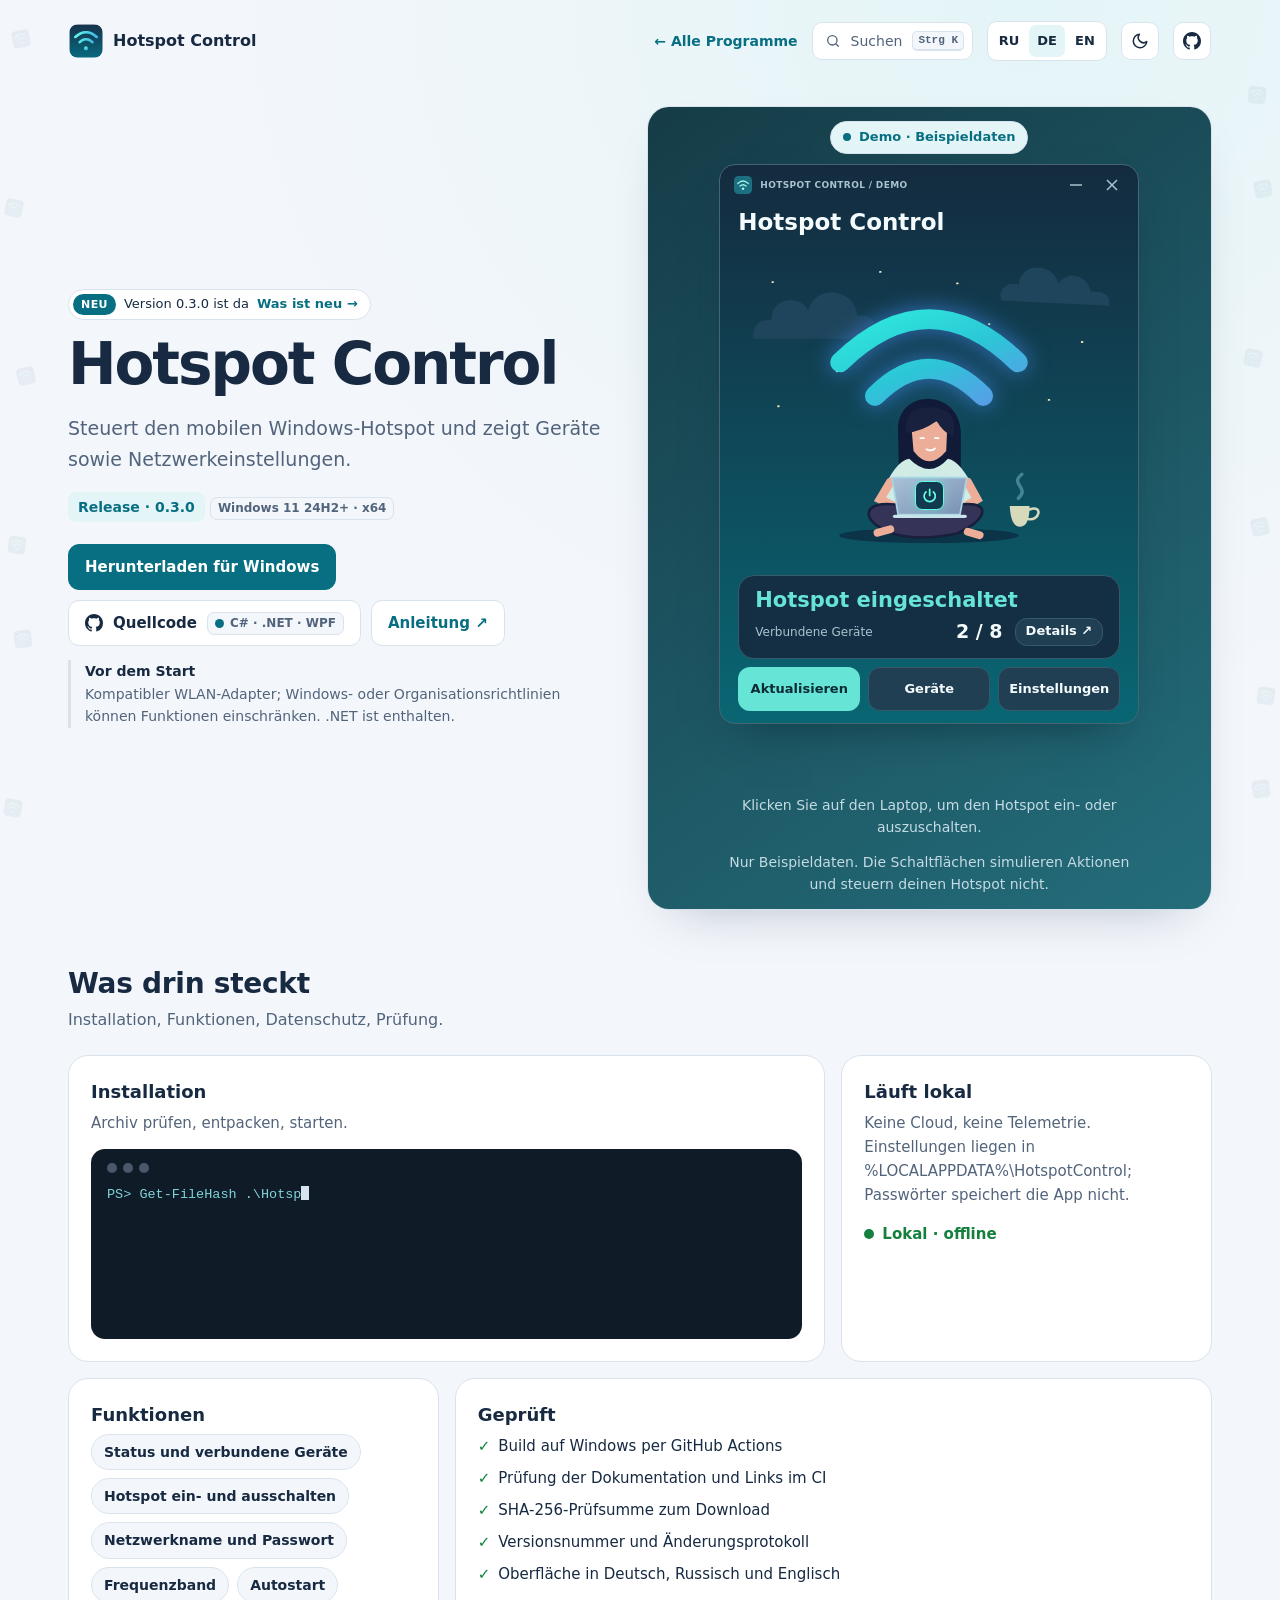
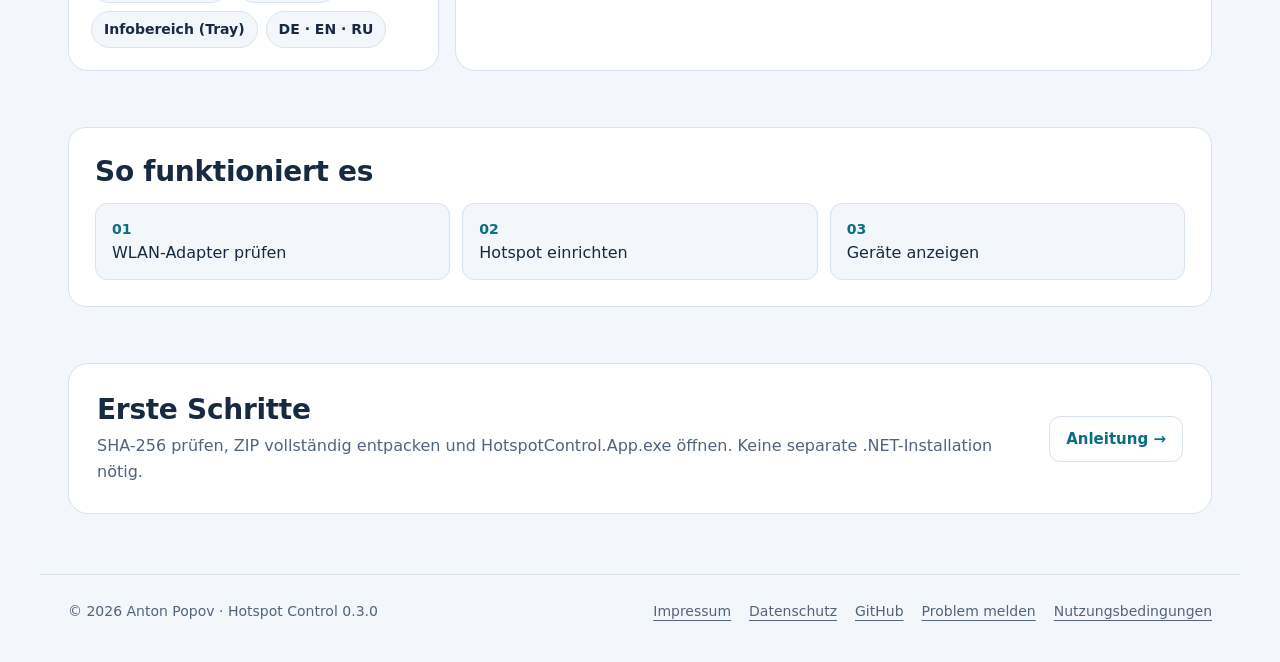
==== commit 1559c400: "demo: laptop hover without a frame, one tooltip Only the power mark glows on hover; the native title" ====
--- a/index.html
+++ b/index.html
@@ -23,10 +23,10 @@
 </div>
 <figure class="ppk-preview"><div class="ppk-stage">
 <!-- hotspot-demo:start -->
-<link rel="stylesheet" href="assets/hotspot-demo.css?v=35a3feab">
+<link rel="stylesheet" href="assets/hotspot-demo.css?v=97161e71">
 <div class="hsd" data-hotspot-demo hidden></div>
 <script src="assets/hotspot-demo/strings-de.js?v=710bd7a7" defer></script>
-<script src="assets/hotspot-demo.js?v=8e9362fc" defer></script>
+<script src="assets/hotspot-demo.js?v=efd0f748" defer></script>
 <!-- hotspot-demo:end -->
 <div class="hsd-static"><a href="docs/images/demo-main-de.png"><img src="docs/images/demo-main-de.png" alt="Hotspot Control — Demo-Oberfläche mit künstlichen Daten. Vollständiges Bild öffnen." decoding="async"></a><p class="hsd-caption">Demo-Oberfläche mit künstlichen Daten. Vollständiges Bild öffnen.</p></div>
 </div></figure>
--- a/assets/hotspot-demo.css
+++ b/assets/hotspot-demo.css
@@ -40,13 +40,15 @@
 .hsd-laptop::before{content:"";position:absolute;inset:-8px}
 .hsd-laptop-mark{display:grid;place-items:center;width:38%;aspect-ratio:1;min-width:20px;border:1.5px solid #63ffdf;border-radius:25%;background:#113a51;pointer-events:none}
 .hsd-laptop-mark svg{width:50%;height:56%}
-.hsd-laptop:hover,.hsd-laptop:focus-visible{background:rgba(99,255,223,.14);box-shadow:0 0 0 2px rgba(99,255,223,.55)}
+.hsd-laptop:focus-visible{outline:none}
+.hsd-laptop-mark{transition:box-shadow .15s,background .15s}
+.hsd-laptop:hover .hsd-laptop-mark,.hsd-laptop:focus-visible .hsd-laptop-mark{background:#17506a;box-shadow:0 0 14px rgba(99,255,223,.6)}
 .hsd-laptop:active{transform:scale(.97)}
 .is-on .hsd-laptop-mark{box-shadow:0 0 12px rgba(99,255,223,.35)}
 .hsd-laptop::after{content:attr(data-tip);position:absolute;left:50%;bottom:calc(100% + 8px);transform:translateX(-50%);padding:5px 10px;border-radius:8px;background:#05222e;border:1px solid #63ffdf;color:#f4fbfd;font-size:12px;font-weight:600;white-space:nowrap;pointer-events:none;opacity:0;transition:opacity .15s}
 .hsd-laptop:hover::after,.hsd-laptop:focus-visible::after{opacity:1}
 .hsd-laptop.is-disabled,.hsd-primary.is-disabled,.hsd-secondary.is-disabled{opacity:.45;cursor:default}
-.hsd-laptop.is-disabled:hover{background:transparent;box-shadow:none}
+.hsd-laptop.is-disabled:hover .hsd-laptop-mark{background:#113a51;box-shadow:none}
 .hsd-card{flex:none;padding:18px 20px;border:1px solid var(--hsd-line);border-radius:16px;background:var(--hsd-card)}
 .hsd-caps-label{color:var(--hsd-muted);font-size:10px;font-weight:700;letter-spacing:.06em;text-transform:uppercase}
 .hsd-status{margin:8px 0 0;color:var(--hsd-accent);font-size:25px;font-weight:600;line-height:1.2}
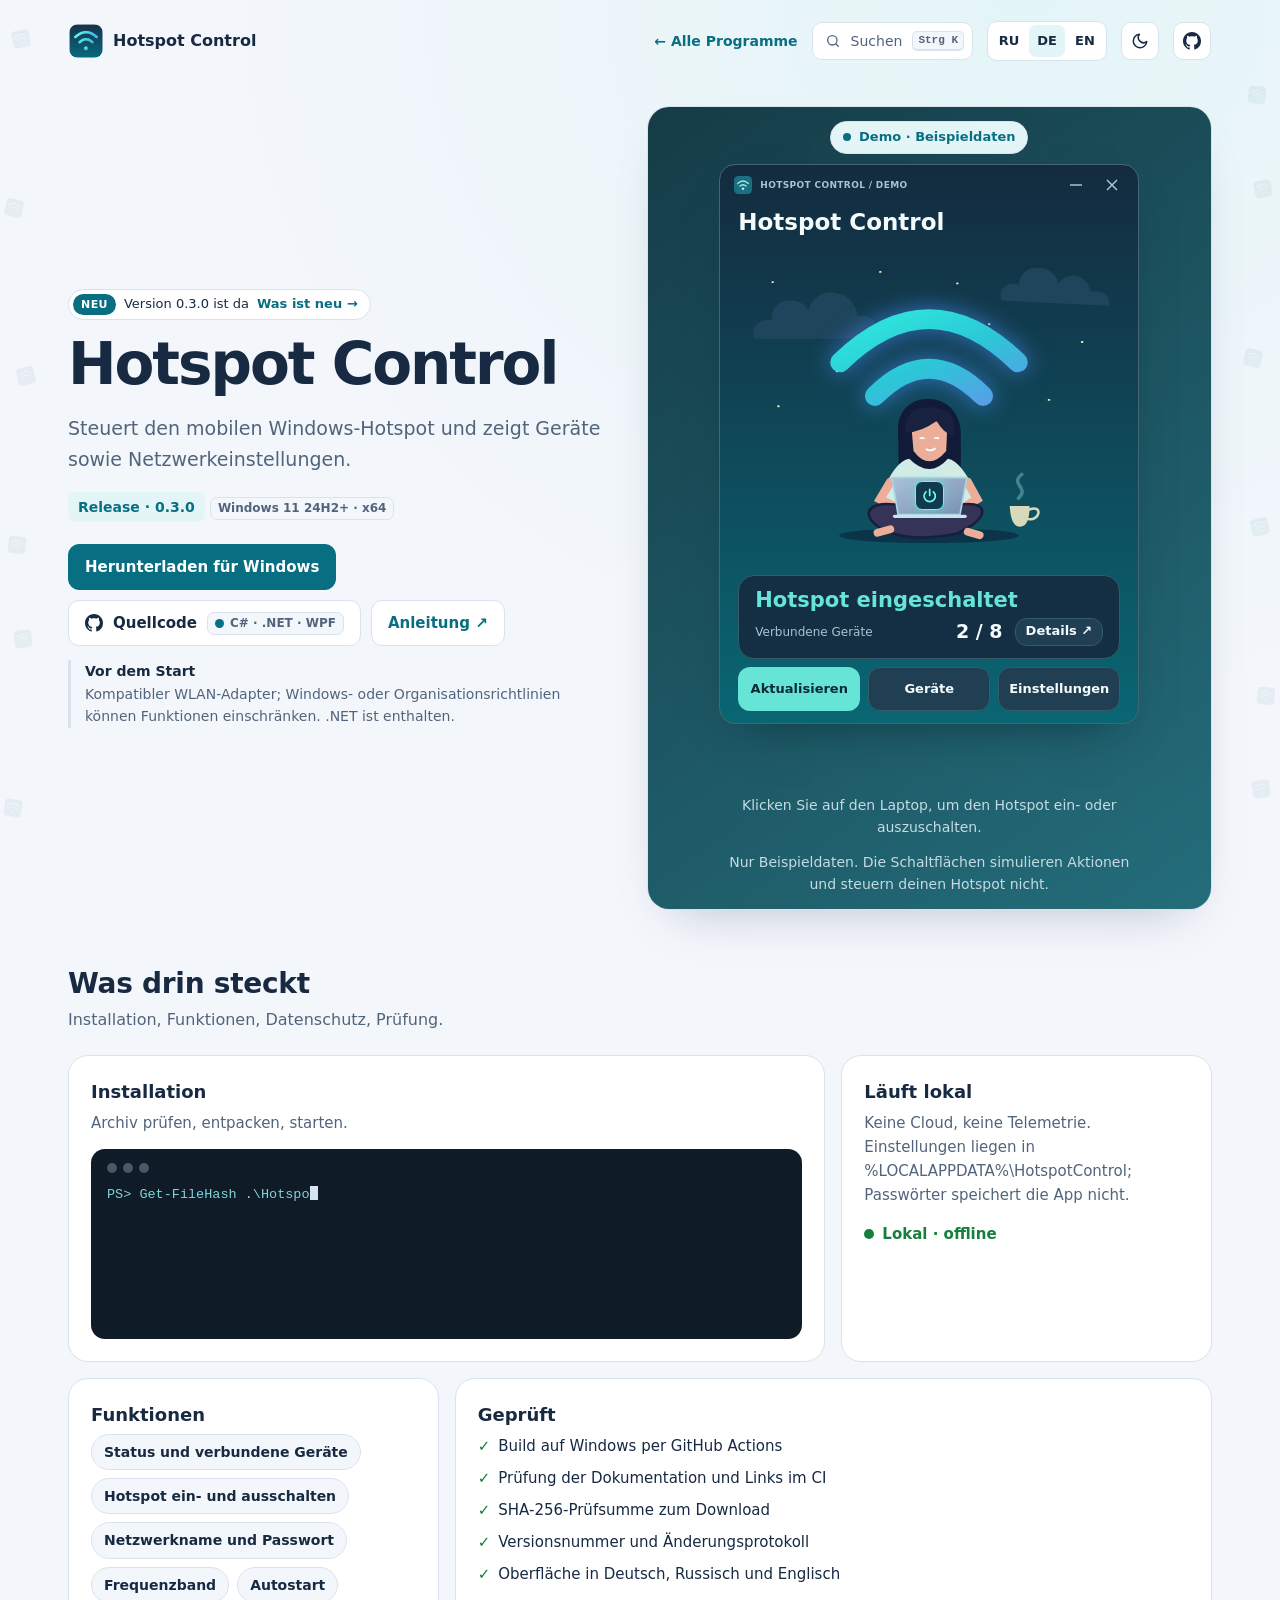
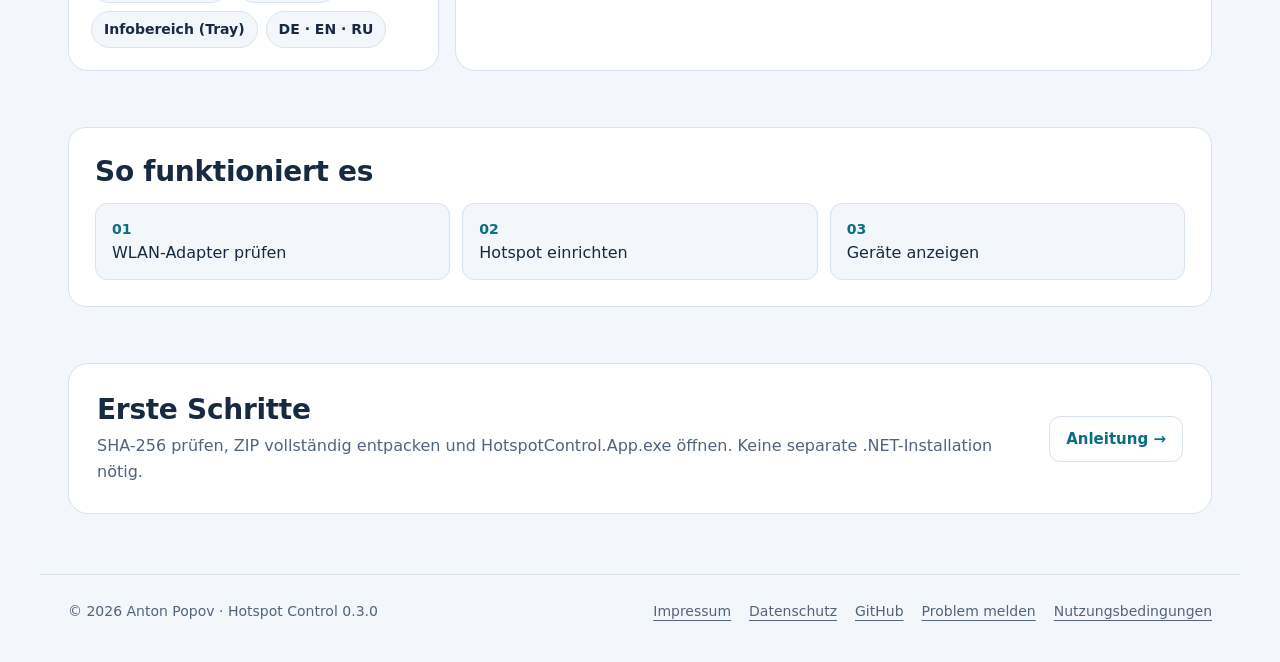
==== commit d8121dff: "perf: smaller site images and icons, local guide images Screenshots get WebP copies at twice their s" ====
--- a/index.html
+++ b/index.html
@@ -28,7 +28,7 @@
 <script src="assets/hotspot-demo/strings-de.js?v=710bd7a7" defer></script>
 <script src="assets/hotspot-demo.js?v=efd0f748" defer></script>
 <!-- hotspot-demo:end -->
-<div class="hsd-static"><a href="docs/images/demo-main-de.png"><img src="docs/images/demo-main-de.png" alt="Hotspot Control — Demo-Oberfläche mit künstlichen Daten. Vollständiges Bild öffnen." decoding="async"></a><p class="hsd-caption">Demo-Oberfläche mit künstlichen Daten. Vollständiges Bild öffnen.</p></div>
+<div class="hsd-static"><a href="docs/images/demo-main-de.png"><img src="assets/web/demo-main-de.fcaf8861.webp" alt="Hotspot Control — Demo-Oberfläche mit künstlichen Daten. Vollständiges Bild öffnen." decoding="async" width="720" height="1230" fetchpriority="high"></a><p class="hsd-caption">Demo-Oberfläche mit künstlichen Daten. Vollständiges Bild öffnen.</p></div>
 </div></figure>
 </section>
 <section class="ppk-bento-section ppk-section ppk-reveal" aria-labelledby="bento-title">
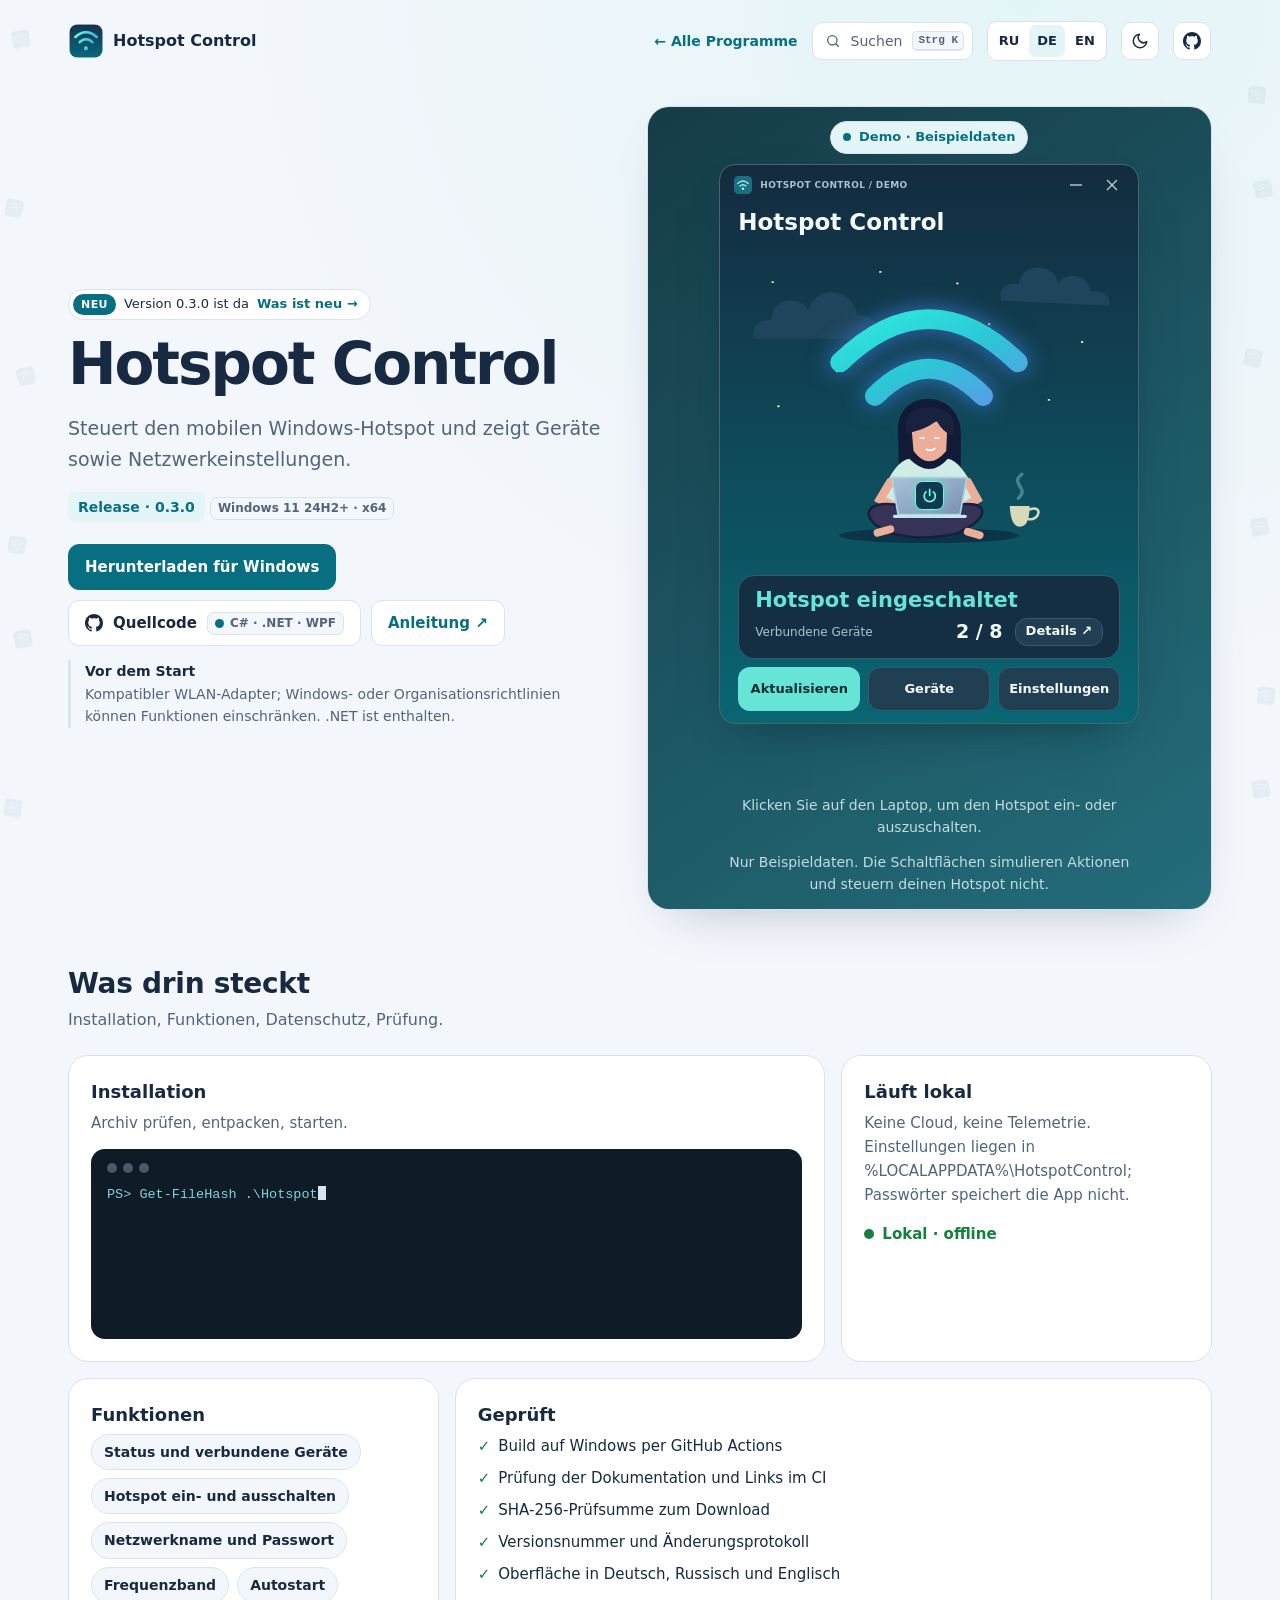
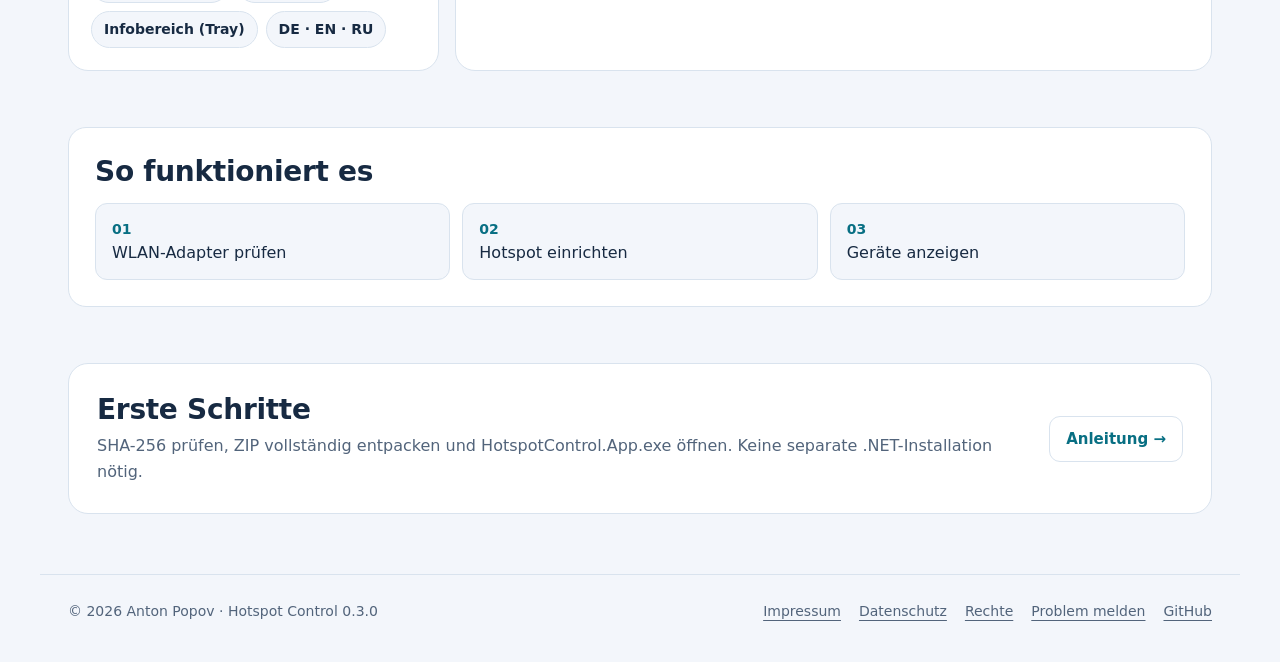
==== commit 8e4f4d49: "site: one tab title pattern and one footer across programs Landing titles name the program and what " ====
--- a/index.html
+++ b/index.html
@@ -1,6 +1,6 @@
 <!doctype html>
 <html lang="de"><head><meta charset="utf-8"><meta name="viewport" content="width=device-width,initial-scale=1">
-<meta name="description" content="Steuert den mobilen Windows-Hotspot und zeigt Geräte sowie Netzwerkeinstellungen."><title>Hotspot Control · Release · 0.3.0</title>
+<meta name="description" content="Steuert den mobilen Windows-Hotspot und zeigt Geräte sowie Netzwerkeinstellungen."><title>Hotspot Control — Steuert den mobilen Windows-Hotspot und zeigt Geräte sowie Netzwerkeinstellungen</title>
 <link rel="icon" href="presentation-icon.ico">
 <script src="assets/kit/kit-theme.js"></script>
 <link rel="stylesheet" href="assets/kit/kit.css?v=2026.11.06-2">
@@ -45,6 +45,6 @@
 </main>
 <footer class="ppk-footer">
 <span>© 2026 Anton Popov · Hotspot Control 0.3.0</span>
-<nav aria-label="Rechtliches"><a href="https://popovantondev.github.io/popovantondev/impressum.html">Impressum</a><a href="https://popovantondev.github.io/popovantondev/datenschutz.html">Datenschutz</a><a href="https://github.com/popovantondev/HotspotControl">GitHub</a><a href="https://github.com/popovantondev/HotspotControl/issues/new/choose">Problem melden</a><a href="https://github.com/popovantondev/HotspotControl/blob/main/RIGHTS.de.md">Nutzungsbedingungen</a></nav>
+<nav aria-label="Rechtliches"><a href="https://popovantondev.github.io/popovantondev/impressum.html">Impressum</a><a href="https://popovantondev.github.io/popovantondev/datenschutz.html">Datenschutz</a><a href="https://github.com/popovantondev/HotspotControl/blob/main/RIGHTS.de.md">Rechte</a><a href="https://github.com/popovantondev/HotspotControl/issues/new/choose">Problem melden</a><a href="https://github.com/popovantondev/HotspotControl">GitHub</a></nav>
 </footer>
 </body></html>
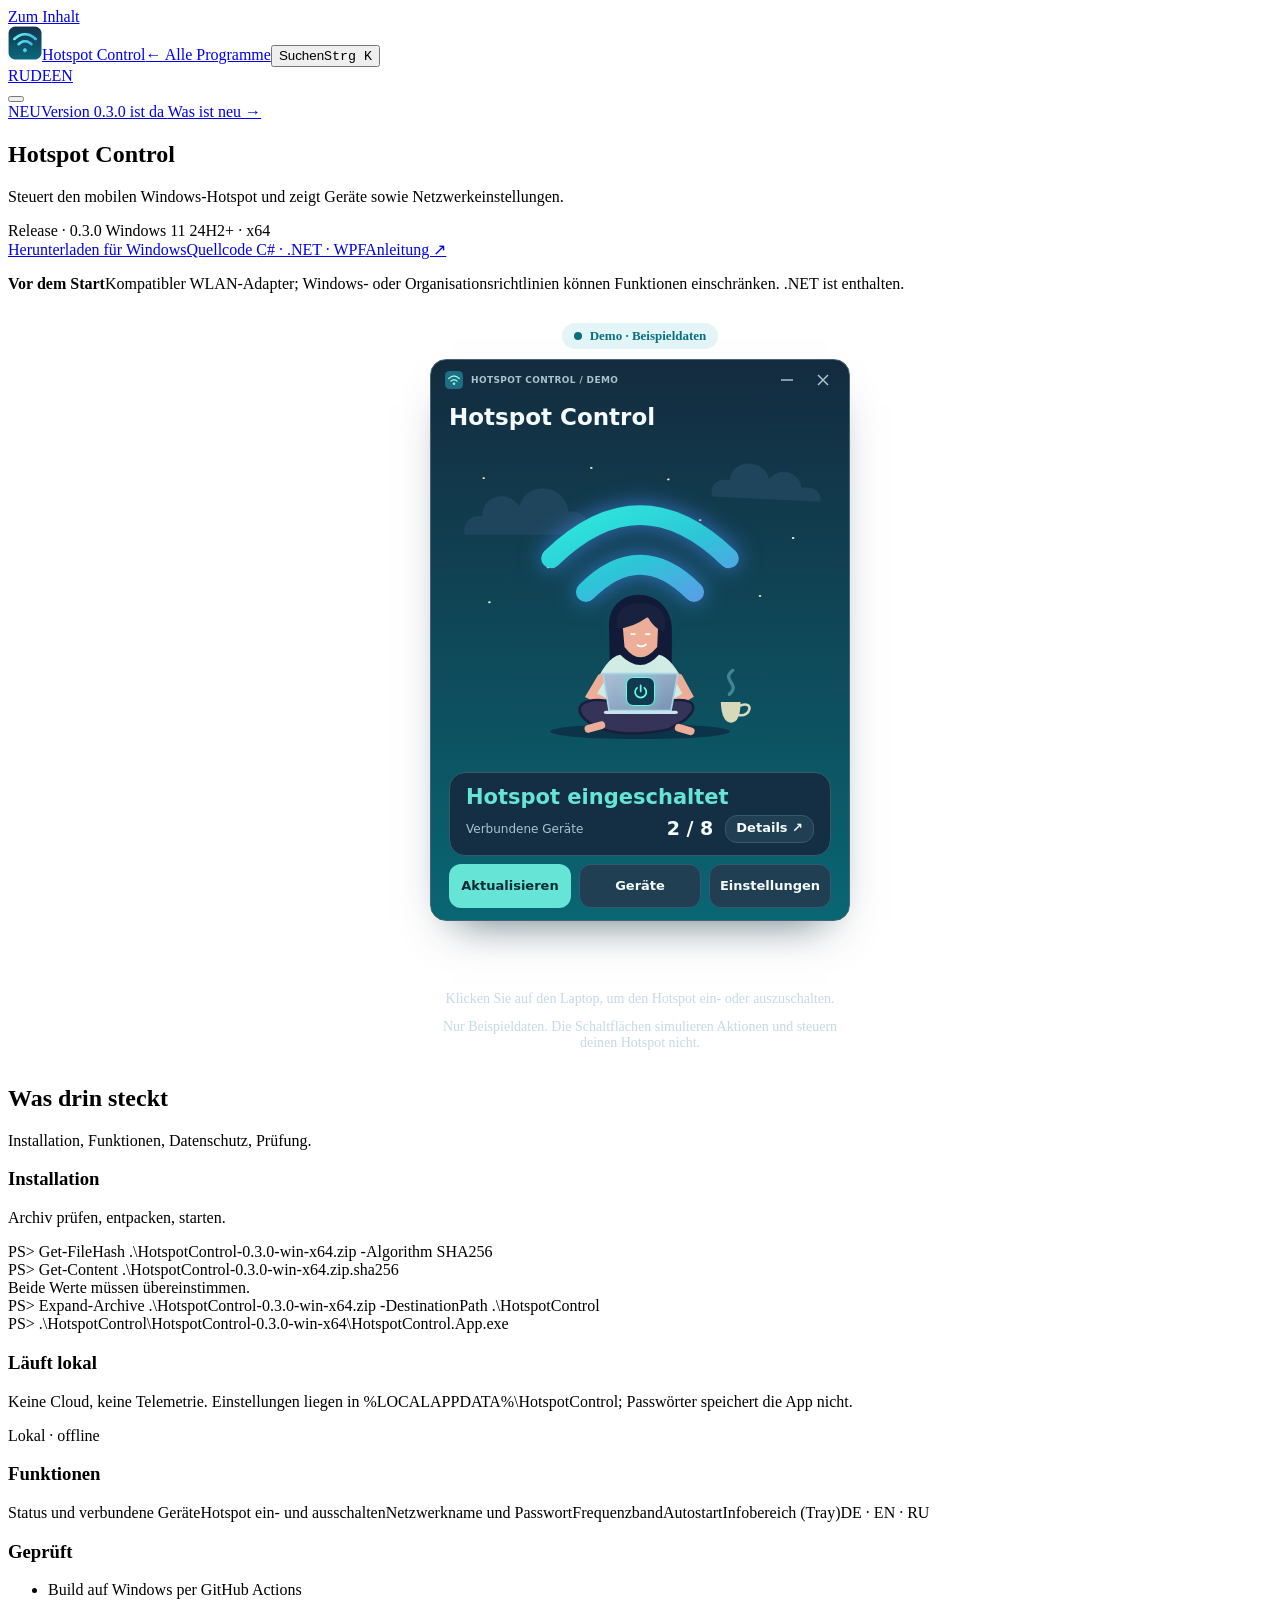
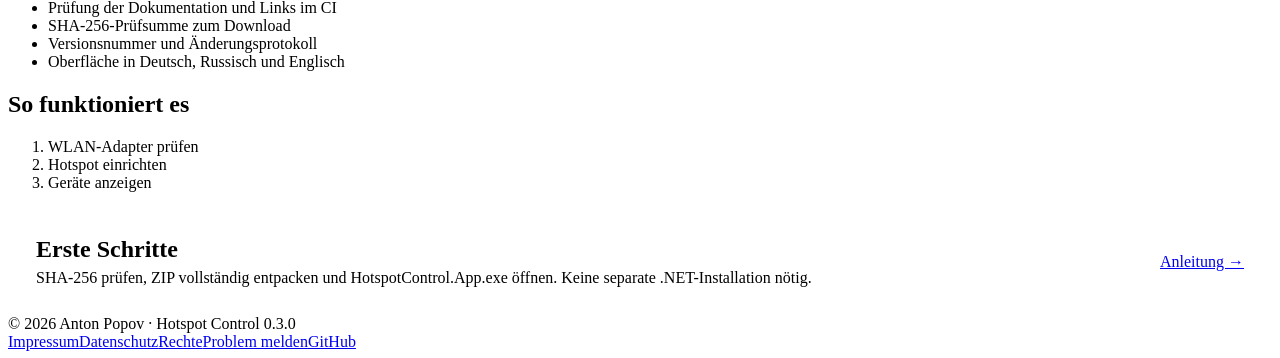
==== commit 495c29db: "kit: search box without focus frame, palette closes before leaving The palette input lost its clippe" ====
--- a/index.html
+++ b/index.html
@@ -3,10 +3,10 @@
 <meta name="description" content="Steuert den mobilen Windows-Hotspot und zeigt Geräte sowie Netzwerkeinstellungen."><title>Hotspot Control — Steuert den mobilen Windows-Hotspot und zeigt Geräte sowie Netzwerkeinstellungen</title>
 <link rel="icon" href="presentation-icon.ico">
 <script src="assets/kit/kit-theme.js"></script>
-<link rel="stylesheet" href="assets/kit/kit.css?v=2026.11.06-2">
+<link rel="stylesheet" href="assets/kit/kit.css?v=2026.11.06-3">
 <link rel="stylesheet" href="presentation.css?v=cfb1ed99">
-<script src="assets/kit/programs.js?v=2026.11.06-2" defer></script>
-<script src="assets/kit/kit.js?v=2026.11.06-2" defer></script>
+<script src="assets/kit/programs.js?v=2026.11.06-3" defer></script>
+<script src="assets/kit/kit.js?v=2026.11.06-3" defer></script>
 </head>
 <body class="ppk-page">
 <a class="ppk-skip" href="#main">Zum Inhalt</a>
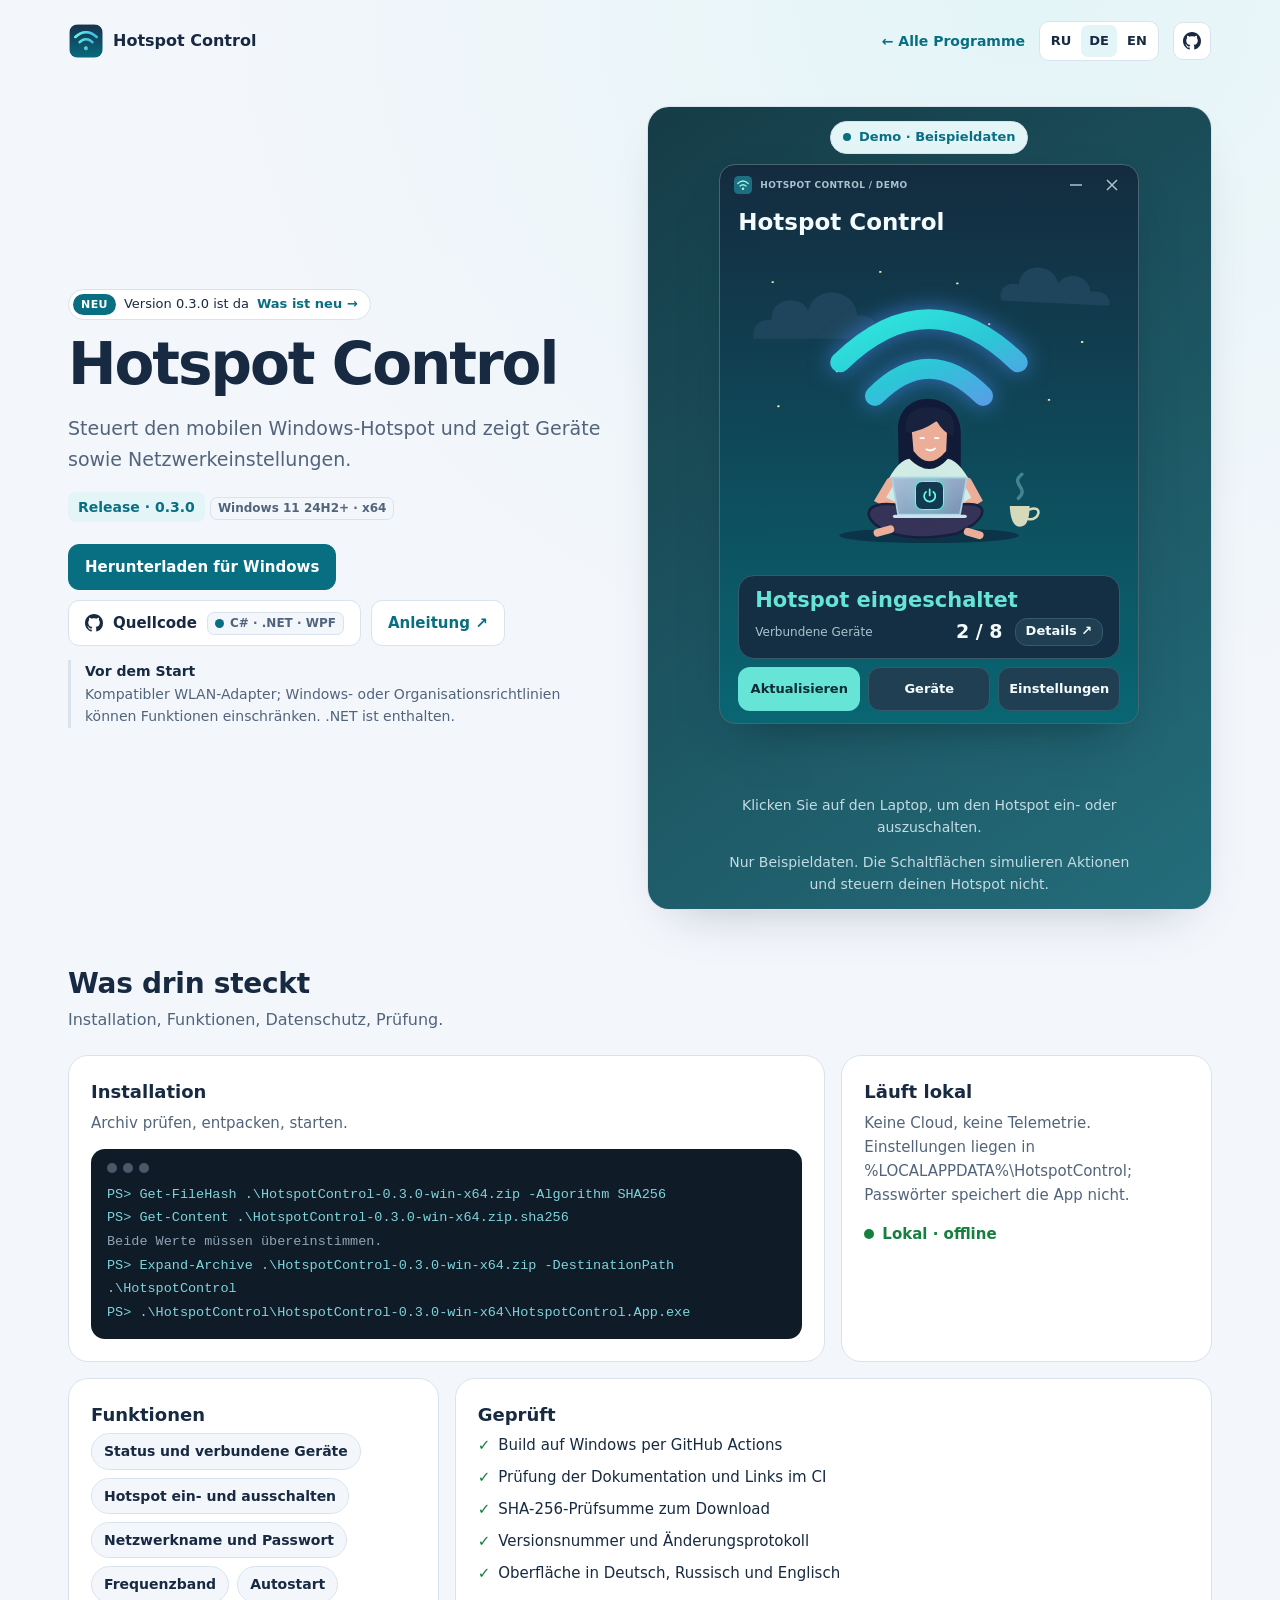
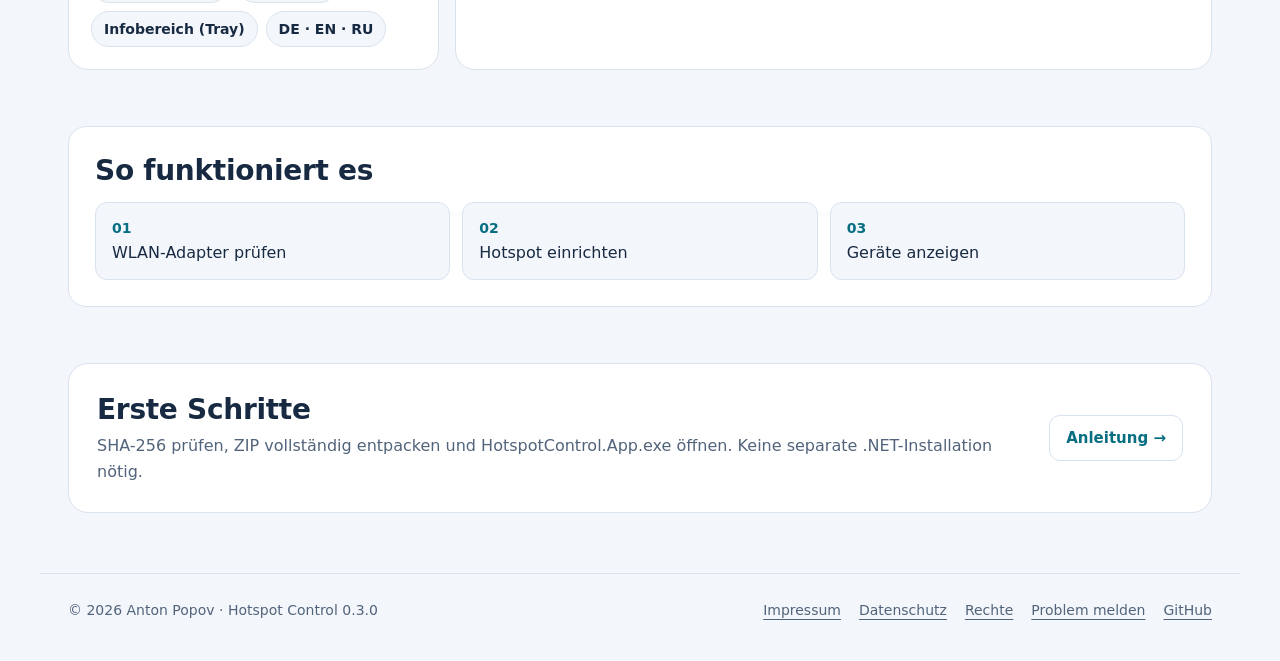
==== commit 95d36b64: "Hotspot demo: 12 px text and 40 px buttons on phones Below 560 px the header is two full rows (name," ====
--- a/index.html
+++ b/index.html
@@ -23,7 +23,7 @@
 </div>
 <figure class="ppk-preview"><div class="ppk-stage">
 <!-- hotspot-demo:start -->
-<link rel="stylesheet" href="assets/hotspot-demo.css?v=97161e71">
+<link rel="stylesheet" href="assets/hotspot-demo.css?v=b2074848">
 <div class="hsd" data-hotspot-demo hidden></div>
 <script src="assets/hotspot-demo/strings-de.js?v=710bd7a7" defer></script>
 <script src="assets/hotspot-demo.js?v=efd0f748" defer></script>
--- a/assets/kit/kit.css
+++ b/assets/kit/kit.css
@@ -0,0 +1,293 @@
+/* popovantondev shared kit: tokens, header, search palette, components, footer.
+   Everything is prefixed ppk-. Pages set their accent in their own CSS (see demo.html).
+   Kit tokens have zero specificity (:where), so any page rule overrides them regardless of load order. */
+
+/* ---------- tokens ---------- */
+:where(:root){color-scheme:light;
+  --ppk-bg:#f3f6fb;--ppk-panel:#ffffff;--ppk-ink:#172a42;--ppk-muted:#52647b;--ppk-line:#d9e3ee;
+  --ppk-accent:#0f6f7c;--ppk-accent-ink:#ffffff;--ppk-tint:#e2f2f3;--ppk-hero:#0c3a45;--ppk-hero-end:#1b6b78;
+  --ppk-glass:rgba(255,255,255,.76);--ppk-term:#0f1b26;--ppk-term-ink:#d6e4ef;--ppk-term-ps:#7fd4dc;--ppk-term-ok:#6ee787;--ppk-term-dim:#8fa3b6;
+  --ppk-ok:#15803d;--ppk-ok-bg:#dcfce7;--ppk-ok-fg:#166534;--ppk-warn-bg:#fef3c7;--ppk-warn-fg:#92400e;
+  --ppk-focus:#1a5fd0;--ppk-shadow:0 22px 50px -30px rgba(22,43,72,.35);
+  --ppk-radius-s:8px;--ppk-radius-m:12px;--ppk-radius-l:20px;--ppk-radius-pill:999px;
+  --ppk-font:system-ui,-apple-system,"Segoe UI",sans-serif;--ppk-mono:ui-monospace,"Cascadia Code",Consolas,monospace;--ppk-shell:1200px}
+:where([data-theme="dark"]){color-scheme:dark;
+  --ppk-bg:#0c131b;--ppk-panel:#131d28;--ppk-ink:#e5edf5;--ppk-muted:#9badbf;--ppk-line:#233142;
+  --ppk-accent:#3cc1cc;--ppk-accent-ink:#03262b;--ppk-tint:#11343a;--ppk-hero:#082a32;--ppk-hero-end:#145a65;
+  --ppk-glass:rgba(19,29,40,.76);--ppk-term:#070d13;--ppk-term-ink:#d6e4ef;--ppk-term-ps:#7fd4dc;--ppk-term-ok:#6ee787;--ppk-term-dim:#8fa3b6;
+  --ppk-ok:#4ade80;--ppk-ok-bg:#14532d;--ppk-ok-fg:#bbf7d0;--ppk-warn-bg:#78350f;--ppk-warn-fg:#fde68a;
+  --ppk-focus:#7ab8ff;--ppk-shadow:0 22px 50px -30px rgba(0,0,0,.7)}
+@media (prefers-color-scheme:dark){:where(:root:not([data-theme])){color-scheme:dark;
+  --ppk-bg:#0c131b;--ppk-panel:#131d28;--ppk-ink:#e5edf5;--ppk-muted:#9badbf;--ppk-line:#233142;
+  --ppk-accent:#3cc1cc;--ppk-accent-ink:#03262b;--ppk-tint:#11343a;--ppk-hero:#082a32;--ppk-hero-end:#145a65;
+  --ppk-glass:rgba(19,29,40,.76);--ppk-term:#070d13;--ppk-term-ink:#d6e4ef;--ppk-term-ps:#7fd4dc;--ppk-term-ok:#6ee787;--ppk-term-dim:#8fa3b6;
+  --ppk-ok:#4ade80;--ppk-ok-bg:#14532d;--ppk-ok-fg:#bbf7d0;--ppk-warn-bg:#78350f;--ppk-warn-fg:#fde68a;
+  --ppk-focus:#7ab8ff;--ppk-shadow:0 22px 50px -30px rgba(0,0,0,.7)}}
+
+/* ---------- base (only inside pages that opt in with class ppk-page on body) ---------- */
+.ppk-page{margin:0;background:radial-gradient(ellipse at 80% 0,var(--ppk-tint),transparent 55%),var(--ppk-bg);background-attachment:fixed;color:var(--ppk-ink);font:16px/1.6 var(--ppk-font);transition:background-color .3s,color .3s}
+.ppk-page *,.ppk-page *::before,.ppk-page *::after{box-sizing:border-box}
+:where(.ppk-page a){color:var(--ppk-accent);text-underline-offset:4px}
+:where(.ppk-page img){max-width:100%;height:auto}
+:where(.ppk-page button){font:inherit;color:inherit}
+.ppk-page :focus-visible,.ppk-overlay :focus-visible,.ppk-nav-wrap :focus-visible,.ppk-footer :focus-visible{outline:3px solid var(--ppk-focus);outline-offset:3px}
+:where(.ppk-page h1),.ppk-title{font-size:clamp(34px,4.6vw,58px);line-height:1.05;letter-spacing:-.035em;margin:14px 0 18px}
+:where(.ppk-page h2),.ppk-h2{font-size:clamp(22px,2.4vw,28px);line-height:1.25;letter-spacing:-.01em;margin:0 0 6px}
+.ppk-page [hidden],.ppk-overlay[hidden]{display:none!important}
+.ppk-shell{max-width:var(--ppk-shell);margin:0 auto;padding:0 28px}
+.ppk-section{margin:56px 0;position:relative}
+.ppk-sub{color:var(--ppk-muted);margin:0 0 22px}
+.ppk-sr-only{position:absolute!important;width:1px;height:1px;margin:-1px;padding:0;overflow:hidden;clip:rect(0 0 0 0);white-space:nowrap;border:0}
+.ppk-skip{position:absolute;left:12px;top:-60px;z-index:200;background:var(--ppk-panel);color:var(--ppk-ink);border:2px solid var(--ppk-focus);border-radius:var(--ppk-radius-m);padding:8px 14px;font-weight:700;text-decoration:none}
+.ppk-skip:focus{top:12px}
+html.ppk-lock{overflow:hidden}
+
+/* ---------- icons (CSS masks, work without JS and without inline SVG) ---------- */
+.ppk-search-btn::before,.ppk-gh-btn::before,.ppk-theme-btn::before,.ppk-btn-gh::before{content:"";flex:none;background:currentColor;-webkit-mask:var(--ppk-ico) center/contain no-repeat;mask:var(--ppk-ico) center/contain no-repeat}
+.ppk-search-btn::before{--ppk-ico:url("data:image/svg+xml,%3Csvg xmlns='http://www.w3.org/2000/svg' viewBox='0 0 24 24' fill='none' stroke='black' stroke-width='2' stroke-linecap='round'%3E%3Ccircle cx='11' cy='11' r='7'/%3E%3Cpath d='m20 20-3.5-3.5'/%3E%3C/svg%3E");width:16px;height:16px}
+.ppk-gh-btn::before,.ppk-btn-gh::before{--ppk-ico:url("data:image/svg+xml,%3Csvg xmlns='http://www.w3.org/2000/svg' viewBox='0 0 16 16'%3E%3Cpath d='M8 0C3.58 0 0 3.58 0 8c0 3.54 2.29 6.53 5.47 7.59.4.07.55-.17.55-.38 0-.19-.01-.82-.01-1.49-2.01.37-2.53-.49-2.69-.94-.09-.23-.48-.94-.82-1.13-.28-.15-.68-.52-.01-.53.63-.01 1.08.58 1.23.82.72 1.21 1.87.87 2.33.66.07-.52.28-.87.51-1.07-1.78-.2-3.64-.89-3.64-3.95 0-.87.31-1.59.82-2.15-.08-.2-.36-1.02.08-2.12 0 0 .67-.21 2.2.82.64-.18 1.32-.27 2-.27.68 0 1.36.09 2 .27 1.53-1.04 2.2-.82 2.2-.82.44 1.1.16 1.92.08 2.12.51.56.82 1.27.82 2.15 0 3.07-1.87 3.75-3.65 3.95.29.25.54.73.54 1.48 0 1.07-.01 1.93-.01 2.2 0 .21.15.46.55.38A8.013 8.013 0 0 0 16 8c0-4.42-3.58-8-8-8z'/%3E%3C/svg%3E");width:18px;height:18px}
+.ppk-theme-btn::before{--ppk-ico:url("data:image/svg+xml,%3Csvg xmlns='http://www.w3.org/2000/svg' viewBox='0 0 24 24' fill='none' stroke='black' stroke-width='2' stroke-linecap='round' stroke-linejoin='round'%3E%3Cpath d='M21 12.8A9 9 0 1 1 11.2 3a7 7 0 0 0 9.8 9.8z'/%3E%3C/svg%3E");width:18px;height:18px}
+:root[data-theme="dark"] .ppk-theme-btn::before{--ppk-ico:url("data:image/svg+xml,%3Csvg xmlns='http://www.w3.org/2000/svg' viewBox='0 0 24 24' fill='none' stroke='black' stroke-width='2' stroke-linecap='round'%3E%3Ccircle cx='12' cy='12' r='4.5'/%3E%3Cpath d='M12 2v2M12 20v2M4.9 4.9l1.4 1.4M17.7 17.7l1.4 1.4M2 12h2M20 12h2M4.9 19.1l1.4-1.4M17.7 6.3l1.4-1.4'/%3E%3C/svg%3E")}
+@media (prefers-color-scheme:dark){:root:not([data-theme]) .ppk-theme-btn::before{--ppk-ico:url("data:image/svg+xml,%3Csvg xmlns='http://www.w3.org/2000/svg' viewBox='0 0 24 24' fill='none' stroke='black' stroke-width='2' stroke-linecap='round'%3E%3Ccircle cx='12' cy='12' r='4.5'/%3E%3Cpath d='M12 2v2M12 20v2M4.9 4.9l1.4 1.4M17.7 17.7l1.4 1.4M2 12h2M20 12h2M4.9 19.1l1.4-1.4M17.7 6.3l1.4-1.4'/%3E%3C/svg%3E")}}
+.ppk-search-btn:has(svg)::before,.ppk-icon-btn:has(svg)::before,.ppk-btn-gh:has(svg)::before{display:none}
+
+/* ---------- header: static markup, JS only improves it ---------- */
+.ppk-nav-wrap{position:sticky;top:0;z-index:40;padding:10px 0 0}
+.ppk-nav-wrap.ppk-floating{padding-inline:8px}
+.ppk-nav{position:relative;isolation:isolate;max-width:var(--ppk-shell);margin:0 auto;display:flex;align-items:center;gap:14px;padding:10px 28px;border:1px solid transparent;border-radius:0;font:14px/1.3 var(--ppk-font);color:var(--ppk-ink);transition:border-color .25s,border-radius .25s}
+/* Glass pill is a separate layer: the header jump to the pill changes layout once, the glass, blur and shadow only fade in (opacity), so scrolling past the threshold stays cheap. */
+.ppk-nav::before{content:"";position:absolute;inset:-1px;z-index:-1;border-radius:inherit;background:var(--ppk-glass);-webkit-backdrop-filter:blur(14px) saturate(1.4);backdrop-filter:blur(14px) saturate(1.4);box-shadow:0 10px 30px -18px rgba(0,0,0,.35);opacity:0;pointer-events:none;transition:opacity .25s}
+.ppk-nav *,.ppk-nav *::before,.ppk-nav *::after{box-sizing:border-box}
+.ppk-floating .ppk-nav{max-width:980px;padding:8px 10px 8px 16px;border-color:var(--ppk-line);border-radius:var(--ppk-radius-pill)}
+.ppk-floating .ppk-nav::before{opacity:1}
+.ppk-brand{display:flex;align-items:center;gap:10px;min-width:0;font-size:16px;font-weight:750;color:var(--ppk-ink);text-decoration:none;white-space:nowrap}
+.ppk-brand img{width:34px;height:34px;flex:none;border-radius:9px}
+.ppk-brand span{overflow:hidden;text-overflow:ellipsis;padding:3px 4px 3px 0;margin:-3px -4px -3px 0}
+.ppk-spacer{flex:1}
+.ppk-back{display:inline-flex;align-items:center;min-height:38px;font-size:14px;font-weight:650;color:var(--ppk-accent);text-decoration:none;white-space:nowrap}
+.ppk-back:hover{text-decoration:underline;text-underline-offset:4px}
+.ppk-search-btn{display:none;align-items:center;gap:10px;min-height:38px;padding:6px 8px 6px 12px;border:1px solid var(--ppk-line);border-radius:10px;background:var(--ppk-panel);color:var(--ppk-muted);font:inherit;font-size:14px;cursor:pointer;transition:border-color .2s}
+.ppk-search-btn:hover{border-color:var(--ppk-accent)}
+html.ppk-js .ppk-search-btn{display:flex}
+.ppk-search-btn kbd,.ppk-kbd{font:600 11px/1 var(--ppk-mono);border:1px solid var(--ppk-line);border-bottom-width:2px;border-radius:5px;padding:3px 5px;color:var(--ppk-muted);background:var(--ppk-bg)}
+.ppk-langs{display:flex;gap:2px;padding:3px;border:1px solid var(--ppk-line);border-radius:10px;background:var(--ppk-panel)}
+.ppk-langs a{display:grid;place-items:center;min-width:36px;min-height:32px;border-radius:7px;color:var(--ppk-ink);font-size:13px;font-weight:700;text-decoration:none}
+.ppk-langs a:hover{background:var(--ppk-bg)}
+.ppk-langs a[aria-current]{background:var(--ppk-tint);color:var(--ppk-ink)}
+.ppk-icon-btn{display:grid;place-items:center;width:38px;height:38px;padding:0;border:1px solid var(--ppk-line);border-radius:10px;background:var(--ppk-panel);color:var(--ppk-ink);text-decoration:none;cursor:pointer;transition:border-color .2s}
+.ppk-icon-btn:hover{border-color:var(--ppk-accent)}
+.ppk-icon-btn svg{width:18px;height:18px}
+html:not(.ppk-js) .ppk-theme-btn{display:none}
+
+/* ---------- hero parts ---------- */
+.ppk-hero{display:grid;grid-template-columns:minmax(0,1fr) minmax(0,1.05fr);gap:40px;align-items:center;margin:34px 0 10px}
+.ppk-hero>*{min-width:0}
+.ppk-pill{display:inline-flex;align-items:center;gap:8px;max-width:100%;padding:4px 12px 4px 4px;border:1px solid var(--ppk-line);border-radius:var(--ppk-radius-pill);background:var(--ppk-panel);color:var(--ppk-ink);font-size:13px;text-decoration:none;transition:border-color .2s,transform .2s}
+.ppk-pill:hover{border-color:var(--ppk-accent);transform:translateY(-1px)}
+.ppk-pill .ppk-new{flex:none;background:var(--ppk-accent);color:var(--ppk-accent-ink);border-radius:var(--ppk-radius-pill);padding:2px 8px;font-weight:800;font-size:11px;letter-spacing:.04em}
+.ppk-pill .ppk-more{color:var(--ppk-accent);font-weight:650;white-space:nowrap}
+.ppk-lead{margin:0 0 18px;color:var(--ppk-muted);font-size:19px}
+.ppk-status{display:inline-block;padding:4px 10px;border-radius:var(--ppk-radius-s);background:var(--ppk-tint);color:var(--ppk-accent);font-size:14px;font-weight:700}
+.ppk-actions{display:flex;flex-wrap:wrap;align-items:center;gap:10px;margin:22px 0 14px}
+.ppk-btn{display:inline-flex;align-items:center;gap:10px;min-height:46px;padding:10px 16px;border:1px solid var(--ppk-line);border-radius:11px;background:var(--ppk-panel);color:var(--ppk-accent);font-size:15px;font-weight:700;text-decoration:none;cursor:pointer;transition:transform .15s,box-shadow .2s,border-color .2s}
+.ppk-btn:hover{transform:translateY(-1px);box-shadow:0 8px 20px -12px rgba(0,0,0,.35);border-color:var(--ppk-accent)}
+.ppk-btn-primary{background:var(--ppk-accent);border-color:var(--ppk-accent);color:var(--ppk-accent-ink)}
+.ppk-btn-gh{color:var(--ppk-ink)}
+.ppk-chip{display:inline-flex;align-items:center;gap:6px;padding:1px 7px;border:1px solid var(--ppk-line);border-radius:7px;background:var(--ppk-bg);color:var(--ppk-muted);font-size:12px;font-weight:600}
+.ppk-dot{display:inline-block;width:9px;height:9px;border-radius:50%;background:var(--ppk-accent)}
+.ppk-requirements{margin:0;padding-left:14px;border-left:3px solid var(--ppk-line);color:var(--ppk-muted);font-size:14px}
+.ppk-requirements strong{display:block;color:var(--ppk-ink)}
+.ppk-preview{position:relative;margin:0;overflow:hidden;border:1px solid var(--ppk-line);border-radius:22px;background:var(--ppk-panel);box-shadow:var(--ppk-shadow)}
+.ppk-stage{display:grid;place-items:center;padding:18px;background:linear-gradient(145deg,var(--ppk-hero),var(--ppk-hero-end))}
+.ppk-stage img{display:block;width:auto;max-height:470px;filter:drop-shadow(0 8px 18px rgba(0,0,0,.25))}
+.ppk-preview figcaption{padding:12px 18px;color:var(--ppk-muted);font-size:14px}
+
+/* ---------- bento ---------- */
+.ppk-bento{display:grid;grid-template-columns:repeat(3,minmax(0,1fr));gap:16px}
+.ppk-tile{position:relative;min-width:0;overflow:hidden;padding:22px;border:1px solid var(--ppk-line);border-radius:var(--ppk-radius-l);background:var(--ppk-panel)}
+.ppk-tile h3{margin:0 0 4px;font-size:18px}
+.ppk-tile p{margin:0 0 14px;color:var(--ppk-muted);font-size:15px}
+.ppk-wide{grid-column:span 2}
+.ppk-term{min-height:178px;overflow:hidden;padding:14px 16px;border-radius:14px;background:var(--ppk-term);color:var(--ppk-term-ink);font:13.5px/1.75 var(--ppk-mono)}
+.ppk-term-bar{display:flex;gap:6px;margin-bottom:10px}
+.ppk-term-bar i{width:10px;height:10px;border-radius:50%;background:#4a586a}
+.ppk-term-out>div{overflow-wrap:anywhere}
+.ppk-term .ppk-ps{color:var(--ppk-term-ps)}
+.ppk-term .ppk-ok{color:var(--ppk-term-ok)}
+.ppk-term .ppk-dim{color:var(--ppk-term-dim)}
+.ppk-cursor{display:inline-block;width:8px;height:1.05em;background:var(--ppk-term-ink);vertical-align:-2px;animation:ppk-blink 1s steps(1) infinite}
+@keyframes ppk-blink{50%{opacity:0}}
+.ppk-chips{display:flex;flex-wrap:wrap;gap:8px}
+.ppk-chips span{padding:6px 12px;border:1px solid var(--ppk-line);border-radius:var(--ppk-radius-pill);background:var(--ppk-bg);font-size:14px;font-weight:600;transition:transform .2s,border-color .2s}
+.ppk-chips span:hover{transform:translateY(-2px);border-color:var(--ppk-accent)}
+.ppk-live{display:inline-flex;align-items:center;gap:8px;color:var(--ppk-ok);font-size:15px;font-weight:700}
+.ppk-live::before{content:"";width:10px;height:10px;border-radius:50%;background:var(--ppk-ok);box-shadow:0 0 0 0 rgba(22,163,74,.55);animation:ppk-pulse 2s infinite}
+@keyframes ppk-pulse{70%{box-shadow:0 0 0 10px rgba(22,163,74,0)}100%{box-shadow:0 0 0 0 rgba(22,163,74,0)}}
+.ppk-checks{display:grid;gap:8px;margin:0;padding:0;list-style:none;font-size:15px}
+.ppk-checks li{overflow-wrap:anywhere}
+.ppk-checks li::before{content:"\2713";margin-right:8px;color:var(--ppk-ok);font-weight:800}
+
+/* ---------- steps ---------- */
+.ppk-process{padding:26px;border:1px solid var(--ppk-line);border-radius:18px;background:var(--ppk-panel)}
+.ppk-flow{display:grid;grid-template-columns:repeat(3,minmax(0,1fr));gap:12px;margin:14px 0 0;padding:0;list-style:none;counter-reset:ppk-step}
+.ppk-flow li{padding:14px 16px;border:1px solid var(--ppk-line);border-radius:var(--ppk-radius-m);background:var(--ppk-bg)}
+.ppk-flow li::before{counter-increment:ppk-step;content:counter(ppk-step,decimal-leading-zero);display:block;color:var(--ppk-accent);font-size:14px;font-weight:700}
+
+/* ---------- tabs and program cards ---------- */
+.ppk-tabs{display:inline-flex;flex-wrap:wrap;gap:4px;padding:4px;border:1px solid var(--ppk-line);border-radius:14px;background:var(--ppk-panel)}
+.ppk-tabs button{padding:8px 14px;min-height:38px;border:0;border-radius:10px;background:transparent;color:var(--ppk-muted);font-size:14px;font-weight:650;cursor:pointer;transition:background-color .2s,color .2s}
+.ppk-tabs button:hover{color:var(--ppk-ink)}
+.ppk-tabs button[aria-selected="true"]{background:var(--ppk-accent);color:var(--ppk-accent-ink)}
+.ppk-app-grid{display:grid;grid-template-columns:repeat(auto-fill,minmax(230px,1fr));gap:12px;margin-top:16px}
+.ppk-app-card{display:flex;align-items:flex-start;gap:12px;padding:14px;border:1px solid var(--ppk-line);border-radius:14px;background:var(--ppk-panel);color:var(--ppk-ink);text-decoration:none;animation:ppk-fade .35s ease both;transition:border-color .2s,transform .2s}
+.ppk-app-card:hover{border-color:var(--ppk-accent);transform:translateY(-2px)}
+.ppk-app-card img{flex:none;width:36px;height:36px;border-radius:9px}
+.ppk-app-card b{display:block;font-size:15px}
+.ppk-app-card small{display:block;color:var(--ppk-muted);font-size:13px;line-height:1.4}
+@keyframes ppk-fade{from{opacity:0;transform:translateY(6px)}}
+
+/* ---------- demo frame ---------- */
+.ppk-demo{overflow:hidden;border:1px solid var(--ppk-line);border-radius:var(--ppk-radius-l);background:var(--ppk-panel);box-shadow:var(--ppk-shadow)}
+.ppk-demo-head{display:flex;flex-wrap:wrap;align-items:center;gap:10px;padding:12px 16px;border-bottom:1px solid var(--ppk-line);font-weight:700}
+.ppk-demo-label{margin-left:auto;padding:3px 10px;border-radius:var(--ppk-radius-pill);background:var(--ppk-warn-bg);color:var(--ppk-warn-fg);font-size:13px;font-weight:700}
+.ppk-demo-body{display:grid;grid-template-columns:220px minmax(0,1fr);min-height:250px}
+.ppk-demo-side{display:grid;align-content:start;gap:10px;padding:16px;border-right:1px solid var(--ppk-line);font-size:14px}
+.ppk-field{padding:8px 10px;border:1px solid var(--ppk-line);border-radius:10px;background:var(--ppk-bg)}
+.ppk-field small{display:block;color:var(--ppk-muted)}
+.ppk-demo-main{min-width:0;padding:16px}
+.ppk-rows{display:grid;gap:6px;margin:0 0 12px;padding:0;list-style:none}
+.ppk-rows li{display:grid;grid-template-columns:minmax(0,1fr) auto;gap:10px;align-items:center;padding:8px 12px;border:1px solid var(--ppk-line);border-radius:10px;font-size:14px;animation:ppk-fade .3s ease both}
+.ppk-rows li>:first-child{overflow-wrap:anywhere}
+.ppk-badge{padding:2px 8px;border-radius:6px;background:var(--ppk-tint);color:var(--ppk-ink);font-size:12px;font-weight:700}
+.ppk-badge-ok{background:var(--ppk-ok-bg);color:var(--ppk-ok-fg)}
+.ppk-badge-warn{background:var(--ppk-warn-bg);color:var(--ppk-warn-fg)}
+.ppk-progress{height:8px;margin:10px 0;overflow:hidden;border:1px solid var(--ppk-line);border-radius:99px;background:var(--ppk-bg)}
+.ppk-progress i{display:block;width:0;height:100%;background:var(--ppk-accent);transition:width .25s linear}
+.ppk-demo-empty{padding:24px 0;color:var(--ppk-muted);font-size:14px}
+.ppk-demo-done{color:var(--ppk-ok);font-weight:700}
+
+/* ---------- search palette (built by kit.js) ---------- */
+.ppk-overlay{position:fixed;inset:0;z-index:100;display:grid;place-items:start center;padding:12vh 16px 16px;background:rgba(8,15,24,.55);-webkit-backdrop-filter:blur(3px);backdrop-filter:blur(3px);font:16px/1.5 var(--ppk-font);color:var(--ppk-ink)}
+.ppk-overlay *,.ppk-overlay *::before,.ppk-overlay *::after{box-sizing:border-box}
+.ppk-palette{width:min(620px,100%);overflow:hidden;border:1px solid var(--ppk-line);border-radius:16px;background:var(--ppk-panel);box-shadow:0 30px 80px -20px rgba(0,0,0,.5);animation:ppk-pop .18s ease}
+@keyframes ppk-pop{from{opacity:0;transform:translateY(-8px) scale(.98)}}
+.ppk-phead{display:flex;align-items:center;border-bottom:1px solid var(--ppk-line)}
+.ppk-palette-input{flex:1;min-width:0;padding:16px 18px;border:0;background:transparent;color:var(--ppk-ink);font:inherit;font-size:17px;outline:none}
+.ppk-palette-input::placeholder{color:var(--ppk-muted);opacity:1}
+.ppk-overlay .ppk-palette-input:focus-visible{outline:none}
+.ppk-phead:focus-within{box-shadow:inset 0 -2px 0 var(--ppk-focus)}
+.ppk-pclose{margin-right:12px;padding:6px 8px;border:1px solid var(--ppk-line);border-radius:7px;background:var(--ppk-bg);color:var(--ppk-muted);font:600 12px/1 var(--ppk-mono);cursor:pointer}
+.ppk-plist{max-height:min(420px,55vh);margin:0;padding:6px;overflow:auto;list-style:none}
+.ppk-pitem{display:flex;align-items:center;gap:12px;padding:9px 10px;border-radius:10px;color:var(--ppk-ink);text-decoration:none}
+.ppk-pitem[aria-selected="true"]{background:var(--ppk-tint);box-shadow:inset 3px 0 0 var(--ppk-accent)}
+.ppk-pitem img,.ppk-pletter{flex:none;width:30px;height:30px;border-radius:8px}
+.ppk-pletter{display:grid;place-items:center;background:var(--ppk-accent);color:var(--ppk-accent-ink);font-weight:800}
+.ppk-ptext{min-width:0}
+.ppk-pname{display:block;font-weight:650}
+.ppk-ptext small{display:block;overflow:hidden;color:var(--ppk-muted);font-size:12px;text-overflow:ellipsis;white-space:nowrap}
+.ppk-pempty{margin:0;padding:22px 18px;color:var(--ppk-muted)}
+.ppk-pfoot{display:flex;gap:14px;padding:9px 14px;border-top:1px solid var(--ppk-line);color:var(--ppk-muted);font-size:12px}
+
+/* ---------- footer ---------- */
+.ppk-footer{display:flex;flex-wrap:wrap;justify-content:space-between;gap:12px 16px;max-width:var(--ppk-shell);margin:60px auto 0;padding:26px 28px 40px;border-top:1px solid var(--ppk-line);color:var(--ppk-muted);font:14px/1.5 var(--ppk-font)}
+.ppk-footer nav{display:flex;flex-wrap:wrap;gap:6px 18px}
+.ppk-footer a{color:var(--ppk-muted);text-decoration:underline;text-underline-offset:4px}
+.ppk-footer a:hover{color:var(--ppk-ink)}
+
+/* ---------- long text (Guide pages): opt in with class ppk-prose ---------- */
+.ppk-prose{line-height:1.7}
+.ppk-prose table{display:block;max-width:100%;overflow-x:auto;border-collapse:collapse}
+.ppk-prose th,.ppk-prose td{padding:8px 12px;border:1px solid var(--ppk-line);text-align:left;vertical-align:top}
+.ppk-prose th{background:var(--ppk-tint)}
+.ppk-prose pre,.ppk-prose code{font-family:var(--ppk-mono);font-size:.92em}
+.ppk-prose pre{max-width:100%;overflow-x:auto;padding:14px 16px;border-radius:var(--ppk-radius-m);background:var(--ppk-term);color:var(--ppk-term-ink)}
+.ppk-prose :not(pre)>code{padding:1px 6px;border-radius:6px;background:var(--ppk-tint)}
+.ppk-prose blockquote{margin:1em 0;padding:2px 16px;border-left:3px solid var(--ppk-accent);color:var(--ppk-muted)}
+
+/* ---------- scroll reveal (hidden state only exists when JS runs) ---------- */
+html.ppk-js .ppk-reveal:not(.ppk-in){opacity:0;transform:translateY(14px)}
+.ppk-reveal{transition:opacity .6s ease,transform .6s ease}
+
+/* ---------- small screens ---------- */
+@media (max-width:900px){.ppk-hero{grid-template-columns:1fr}.ppk-bento{grid-template-columns:1fr 1fr}}
+@media (max-width:640px){
+  .ppk-shell,.ppk-footer{padding-left:16px;padding-right:16px}
+  .ppk-nav{gap:8px;padding:8px 12px}
+  .ppk-back{font-size:0;justify-content:center;width:38px;padding:0}
+  .ppk-back::before{content:"\2190";font-size:20px}
+  .ppk-search-btn span,.ppk-search-btn kbd{display:none}
+  .ppk-search-btn{padding:0;width:38px;justify-content:center}
+  .ppk-langs a{min-width:32px}
+  .ppk-bento{grid-template-columns:1fr}
+  .ppk-wide{grid-column:auto}
+  .ppk-flow{grid-template-columns:1fr}
+  .ppk-demo-body{grid-template-columns:1fr}
+  .ppk-demo-side{border-right:0;border-bottom:1px solid var(--ppk-line)}
+  .ppk-demo-label{margin-left:0}
+  .ppk-pfoot{display:none}
+  .ppk-overlay{padding-top:8vh}
+}
+/* Phones: touch targets 44 px, the header is two full rows (name + theme + GitHub, then [back] search + language switch that fills the rest),
+   it scrolls away with the page instead of sticking (two rows would eat a seventh of the screen), long names wrap instead of being cut. */
+@media (max-width:640px){
+  .ppk-icon-btn{width:44px;height:44px}
+  .ppk-search-btn{width:44px;min-height:44px}
+  .ppk-back{width:44px;min-height:44px}
+  .ppk-langs a{min-width:40px;min-height:40px}
+  .ppk-brand{min-height:44px}
+  .ppk-tabs button{min-height:44px}
+  .ppk-pill{min-height:40px;font-size:13px;flex-wrap:wrap;row-gap:2px;border-radius:20px}
+  .ppk-pill .ppk-more{white-space:normal}
+  .ppk-field small{font-size:12px}
+  .ppk-pill .ppk-new{font-size:12px}
+  .ppk-footer a{display:inline-flex;align-items:center;justify-content:center;min-height:40px;min-width:44px}
+  /* Guide table of contents and disclosure rows: finger-sized rows (guides with their own class names carry the same rule in their own CSS) */
+  .ppk-page .ppk-contents a{display:inline-flex;align-items:center;min-height:44px;min-width:44px}
+  .ppk-page details>summary{padding-block:11px}
+  .ppk-pclose{min-width:44px;min-height:44px;margin-right:6px;font-size:13px}
+  .ppk-chip{font-size:12px}
+}
+@media (max-width:560px){
+  .ppk-nav-wrap{position:static}
+  .ppk-nav{flex-wrap:wrap;row-gap:8px;gap:8px}
+  .ppk-nav::after{content:"";order:4;flex-basis:100%;height:0;margin:-8px 0 0}
+  .ppk-brand{order:1;flex:1 1 0;min-width:0;white-space:normal;font-size:16px;line-height:1.15}
+  .ppk-brand>span{overflow:visible;text-overflow:clip}
+  .ppk-theme-btn{order:2}
+  .ppk-gh-btn{order:3}
+  .ppk-back{order:5;width:auto;padding:0 6px 0 0;font-size:14px;justify-content:flex-start}
+  .ppk-back::before{content:none}
+  .ppk-search-btn{order:6}
+  .ppk-nav:not(:has(.ppk-langs)) .ppk-search-btn{order:2}
+  .ppk-langs{order:7;flex:1 1 0;min-width:0;padding:2px}
+  .ppk-langs a{flex:1 1 0}
+  .ppk-spacer{display:none}
+  .ppk-floating .ppk-nav{border-radius:26px;padding:8px 10px}
+  .ppk-tile{padding:18px}
+}
+@media (max-width:359px){
+  .ppk-back{font-size:0;width:44px;padding:0;justify-content:center}
+  .ppk-back::before{content:"\2190";font-size:20px}
+}
+
+@media (prefers-reduced-motion:reduce){
+  .ppk-nav-wrap,.ppk-nav,.ppk-nav::before,.ppk-pill,.ppk-btn,.ppk-chips span,.ppk-app-card,.ppk-reveal,.ppk-progress i,.ppk-page{transition:none!important}
+  .ppk-palette,.ppk-app-card,.ppk-rows li,.ppk-cursor,.ppk-live::before{animation:none!important}
+  html.ppk-js .ppk-reveal:not(.ppk-in){opacity:1;transform:none}
+}
+@media (forced-colors:active){.ppk-pitem[aria-selected="true"]{outline:2px solid Highlight}.ppk-tabs button[aria-selected="true"]{outline:2px solid Highlight}}
+
+/* side decor (kit.js builds it on screens >= 1280px; nothing without JS) */
+.ppk-decor{display:none}
+@media (min-width:1280px){
+  .ppk-decor{display:block;position:fixed;inset:0;z-index:0;overflow:hidden;pointer-events:none;container-type:inline-size;opacity:0;transition:opacity 1.2s ease}
+  .ppk-decor.ppk-decor-on{opacity:1}
+  .ppk-decor-side{position:absolute;top:0;bottom:0;width:calc((100cqi - var(--ppk-decor-shell,var(--ppk-shell)))/2);animation:ppk-decor-drift 90s ease-in-out infinite alternate;will-change:transform}
+  .ppk-decor-l{left:0}
+  .ppk-decor-r{right:0;animation-direction:alternate-reverse}
+  .ppk-decor-i{--ppk-sz:clamp(18px,calc(var(--ppk-k,1) * ((100cqi - var(--ppk-decor-shell,var(--ppk-shell)))/2 - 28px)),72px);position:absolute;top:var(--ppk-y,0);left:calc(var(--ppk-x,.5) * (100% - 1.2 * var(--ppk-sz)) + .1 * var(--ppk-sz));width:var(--ppk-sz);height:var(--ppk-sz);object-fit:contain;opacity:.06;transform:rotate(var(--ppk-r,0deg));user-select:none}
+  [data-theme="dark"] .ppk-decor-i{opacity:.08}
+}
+@keyframes ppk-decor-drift{from{transform:translateY(-10px)}to{transform:translateY(10px)}}
+@media print{.ppk-decor{display:none!important}}
+@media (prefers-reduced-motion:reduce){.ppk-decor{transition:none}.ppk-decor-side{animation:none;will-change:auto}}
--- a/assets/hotspot-demo.css
+++ b/assets/hotspot-demo.css
@@ -1,6 +1,6 @@
 /* Demo window of the guide (assets/hotspot-demo.js). The window keeps the dark teal look of the program's screenshots
  * in both page themes; the frame around it follows the page theme. Width <= 420 px, height fits the screen. */
-.hsd{max-width:420px;margin:18px auto}
+.hsd{width:100%;min-width:0;max-width:420px;margin:18px auto}
 .hsd-head{display:flex;justify-content:center;margin:0 0 10px}
 .hsd-label{display:inline-flex;align-items:center;gap:8px;padding:5px 12px;border:1px solid var(--ppk-line);border-radius:999px;background:var(--ppk-tint);color:var(--ppk-accent);font-size:13px;font-weight:700}
 .hsd-label::before{content:"";width:8px;height:8px;border-radius:50%;background:currentColor}
@@ -166,3 +166,18 @@
 @media(prefers-reduced-motion:reduce){
   .hsd-screen,.hsd-laptop,.hsd-primary,.hsd-secondary{animation:none!important;transition:none!important}
 }
+
+/* Phones: 12 px minimum text, 40+ px buttons, three action buttons that fit a 288 px column */
+@media(max-width:640px){
+.hsd-brand,.hsd-caps-label,.hsd-foot,.hsd-small{font-size:12px}
+.hsd-cap{width:44px;height:40px}
+.hsd-details.hsd-secondary,.hsd-details-inline.hsd-secondary{min-height:40px}
+}
+@media(max-width:360px){
+.hsd-brand{letter-spacing:0;white-space:normal;line-height:1.2}
+.hsd-screen{padding-left:10px;padding-right:10px}
+.is-compact .hsd-screen{padding-left:10px;padding-right:10px}
+.hsd-card{padding:12px}
+.hsd-actions{gap:6px}
+.hsd-primary,.hsd-secondary{padding-left:2px;padding-right:2px;font-size:12px}
+}
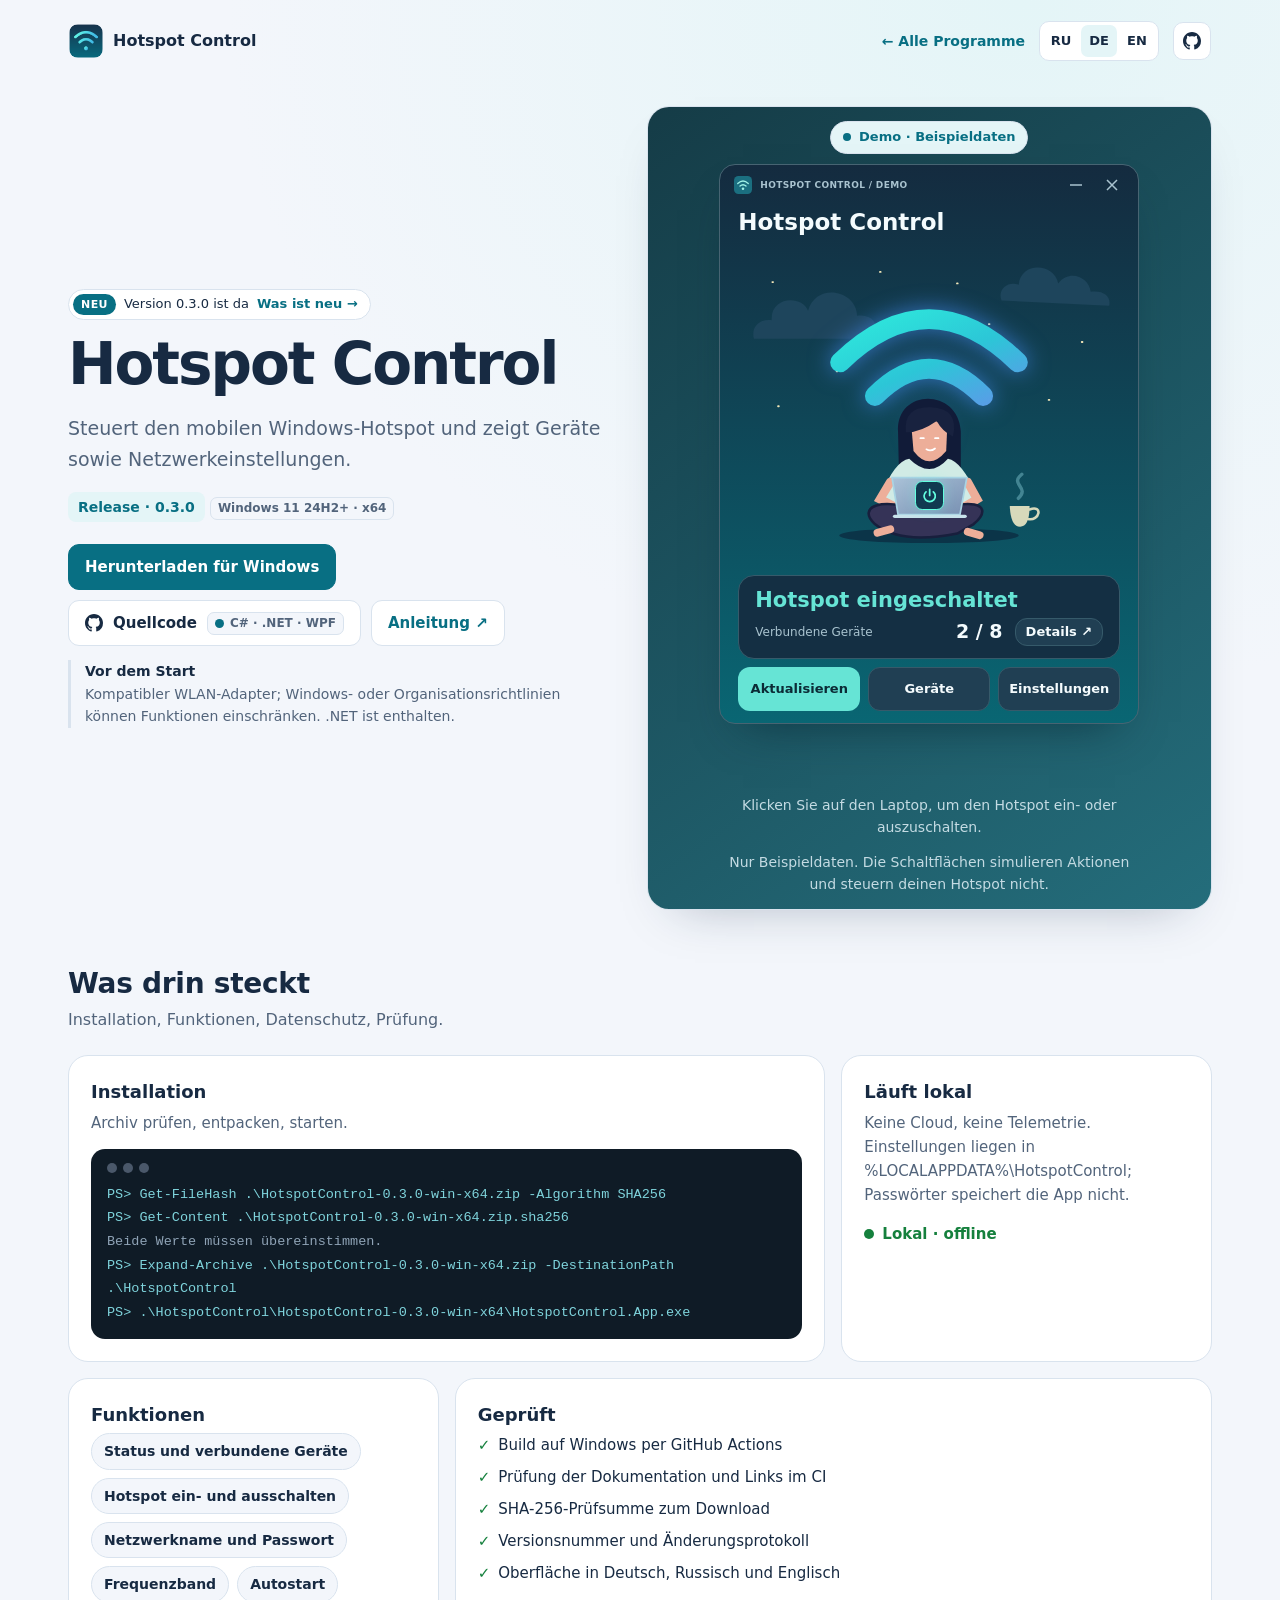
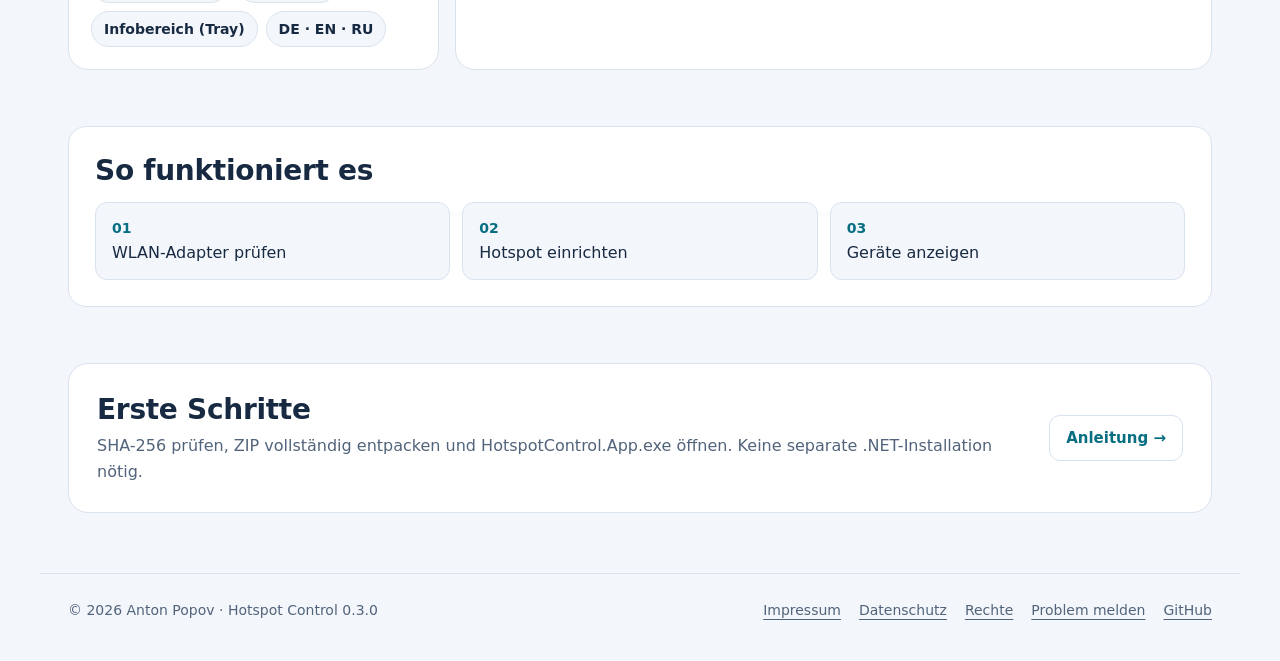
==== commit 203f4d46: "Keep the Details button inside the demo card on narrow phones The compact stats row now wraps instea" ====
--- a/index.html
+++ b/index.html
@@ -23,7 +23,7 @@
 </div>
 <figure class="ppk-preview"><div class="ppk-stage">
 <!-- hotspot-demo:start -->
-<link rel="stylesheet" href="assets/hotspot-demo.css?v=b2074848">
+<link rel="stylesheet" href="assets/hotspot-demo.css?v=153dc16b">
 <div class="hsd" data-hotspot-demo hidden></div>
 <script src="assets/hotspot-demo/strings-de.js?v=710bd7a7" defer></script>
 <script src="assets/hotspot-demo.js?v=efd0f748" defer></script>
--- a/assets/hotspot-demo.css
+++ b/assets/hotspot-demo.css
@@ -54,12 +54,12 @@
 .hsd-status{margin:8px 0 0;color:var(--hsd-accent);font-size:25px;font-weight:600;line-height:1.2}
 .hsd-status.is-off{color:#9fb6c3}
 .hsd-row{display:flex;align-items:center;justify-content:space-between;gap:10px;margin-top:16px}
-.hsd-muted{color:var(--hsd-muted);font-size:12px}
+.hsd-muted{min-width:0;color:var(--hsd-muted);font-size:12px}
 .hsd-small{font-size:11px}
 .hsd-count{font-size:23px;font-weight:600;white-space:nowrap}
 .hsd-rule{height:1px;margin:14px 0 11px;background:var(--hsd-line)}
 .hsd-note{min-height:2.7em;color:var(--hsd-muted);font-size:12px}
-.hsd-details{margin-left:auto;display:flex;min-height:30px;padding:3px 10px}
+.hsd-details{margin-left:auto;display:flex;align-items:center;justify-content:center;min-height:30px;padding:3px 10px}
 .hsd-actions{flex:none;display:grid;grid-template-columns:repeat(3,minmax(0,1fr));gap:8px;margin-top:14px}
 .hsd-foot{flex:none;margin-top:12px;color:var(--hsd-muted);font-size:10px}
 .hsd-primary,.hsd-secondary{min-height:44px;padding:9px 6px;border:1px solid transparent;border-radius:12px;color:var(--hsd-ink);font:inherit;font-size:13px;font-weight:600;cursor:pointer;transition:filter .15s,transform .15s}
@@ -69,8 +69,8 @@
 .hsd-primary:active,.hsd-secondary:active{transform:scale(.98)}
 .hsd-wide{width:100%}
 .hsd-details.hsd-secondary,.hsd-details-inline.hsd-secondary{width:auto;min-height:28px}
-.hsd-right{display:flex;align-items:center;gap:12px}
-.hsd-details-inline{display:none;padding:3px 10px;white-space:nowrap}
+.hsd-right{display:flex;align-items:center;gap:12px;flex:none;margin-left:auto}
+.hsd-details-inline{display:none;align-items:center;justify-content:center;padding:3px 10px;white-space:nowrap;line-height:1.2}
 .hsd-details{white-space:nowrap}
 /* compact layout (window height < 650 px), as in the program */
 .is-compact .hsd-screen{padding:4px 18px 12px}
@@ -78,7 +78,7 @@
 .is-compact .hsd-tagline,.is-compact .hsd-main .hsd-caps-label,.is-compact .hsd-rule,.is-compact .hsd-note,.is-compact .hsd-foot{display:none}
 .is-compact .hsd-card{padding:12px 16px}
 .is-compact .hsd-status{margin-top:0;font-size:21px}
-.is-compact .hsd-row{margin-top:5px}
+.is-compact .hsd-row{margin-top:5px;flex-wrap:wrap;row-gap:6px}
 .is-compact .hsd-count{font-size:19px}
 .is-compact .hsd-details{display:none}
 .is-compact .hsd-details-inline{display:flex}
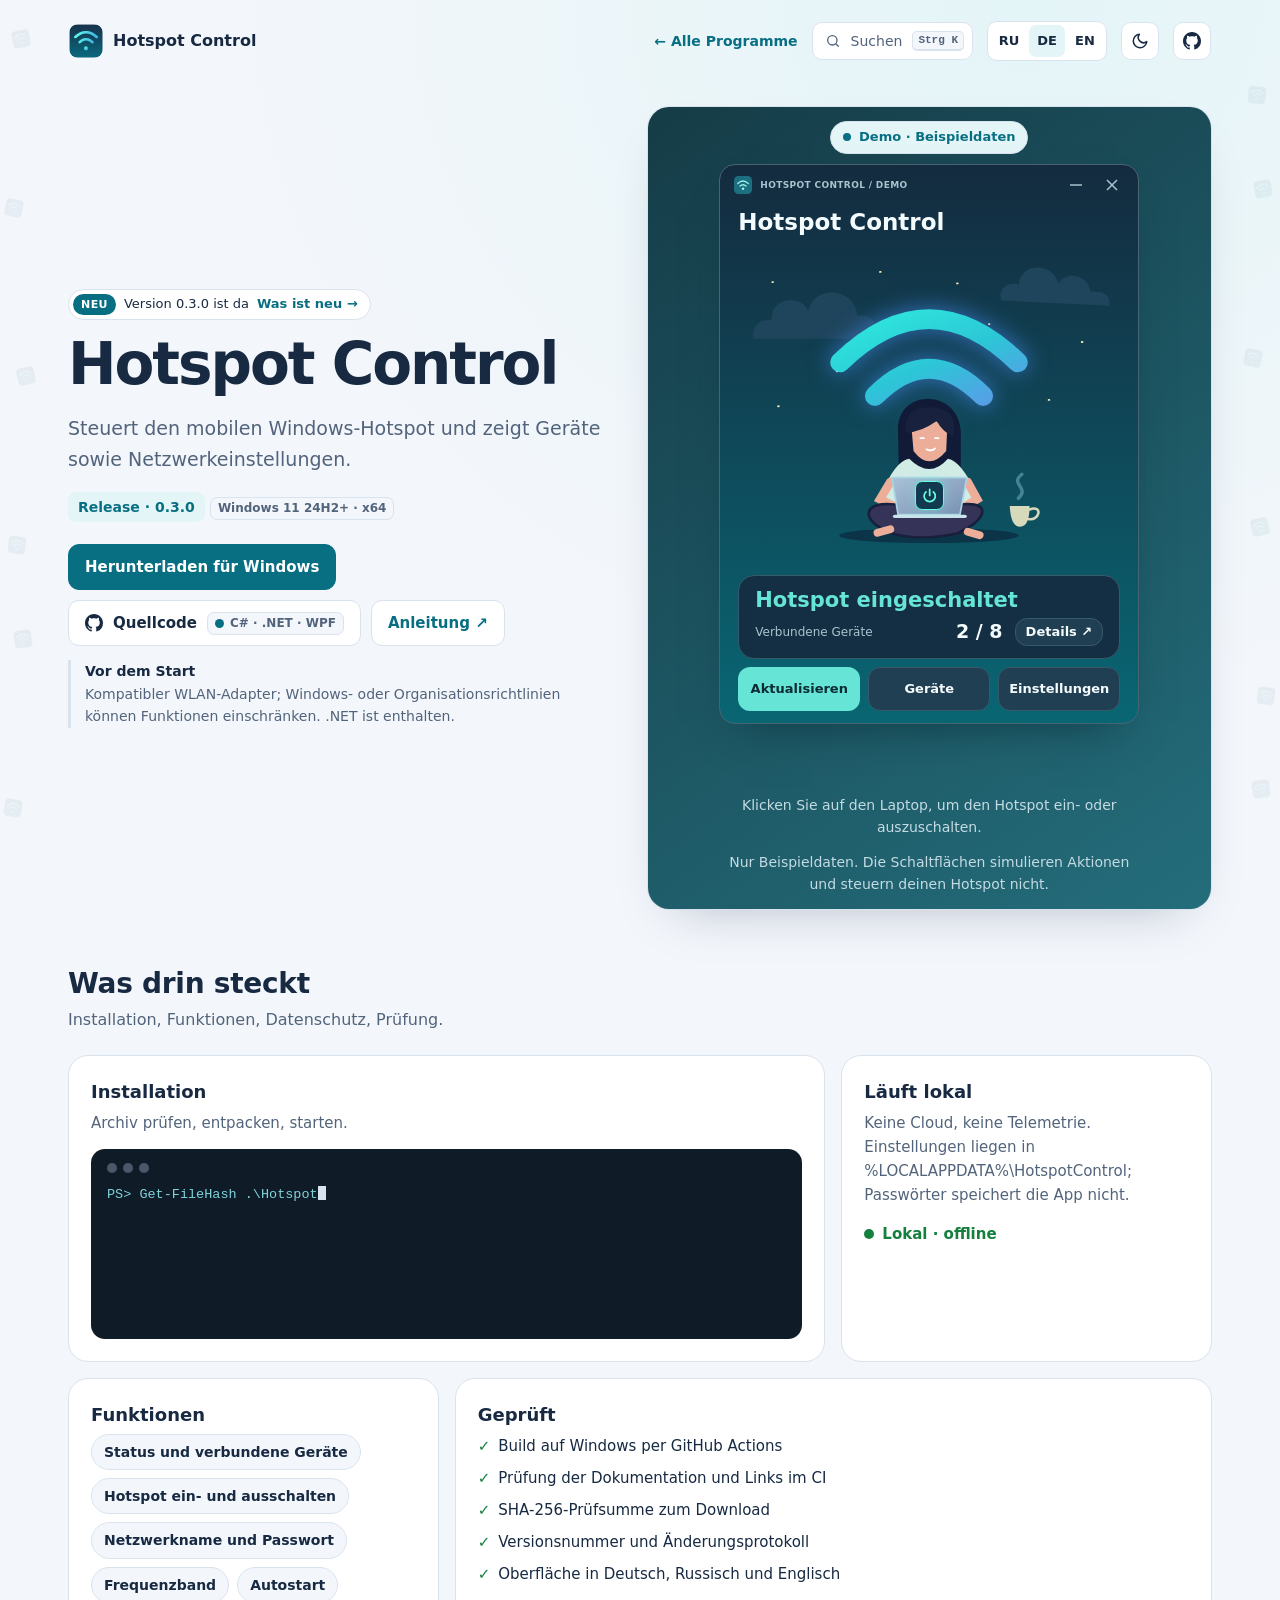
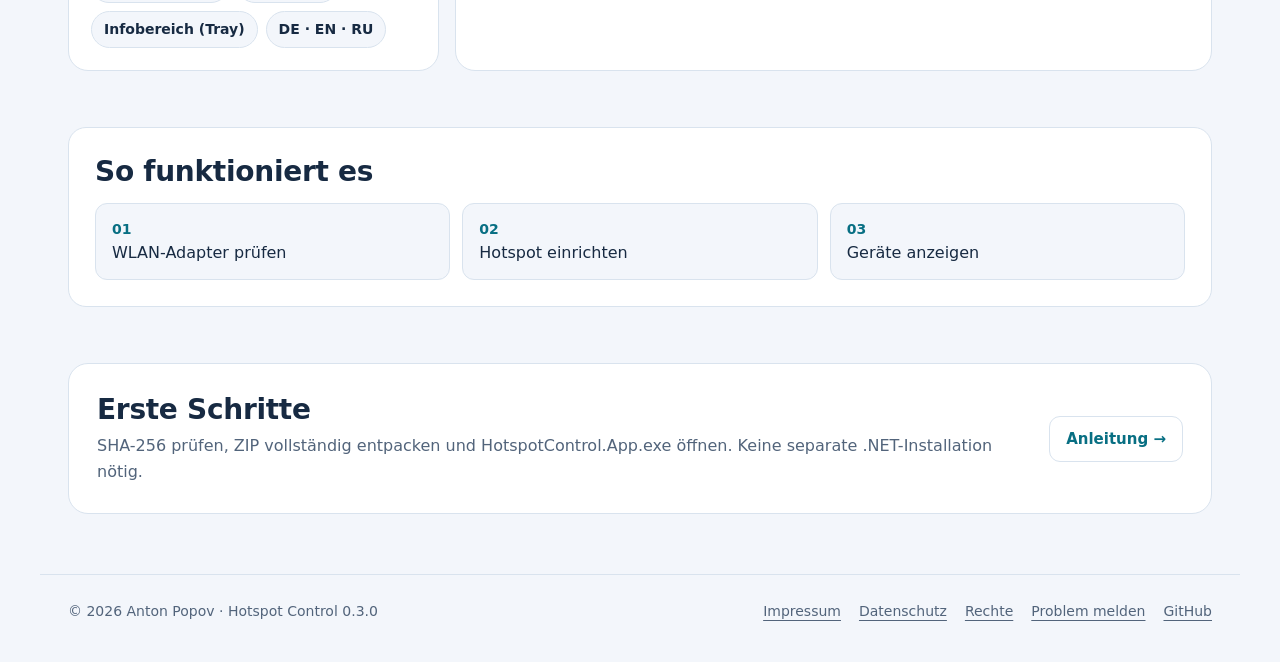
==== commit c4f1f538: "Hotspot demo: 44 px tap area for the laptop switch and a wrapping window title on phones; kit update" ====
--- a/index.html
+++ b/index.html
@@ -3,10 +3,10 @@
 <meta name="description" content="Steuert den mobilen Windows-Hotspot und zeigt Geräte sowie Netzwerkeinstellungen."><title>Hotspot Control — Steuert den mobilen Windows-Hotspot und zeigt Geräte sowie Netzwerkeinstellungen</title>
 <link rel="icon" href="presentation-icon.ico">
 <script src="assets/kit/kit-theme.js"></script>
-<link rel="stylesheet" href="assets/kit/kit.css?v=2026.11.06-3">
+<link rel="stylesheet" href="assets/kit/kit.css?v=2026.11.16-1">
 <link rel="stylesheet" href="presentation.css?v=cfb1ed99">
-<script src="assets/kit/programs.js?v=2026.11.06-3" defer></script>
-<script src="assets/kit/kit.js?v=2026.11.06-3" defer></script>
+<script src="assets/kit/programs.js?v=2026.11.16-1" defer></script>
+<script src="assets/kit/kit.js?v=2026.11.16-1" defer></script>
 </head>
 <body class="ppk-page">
 <a class="ppk-skip" href="#main">Zum Inhalt</a>
@@ -23,7 +23,7 @@
 </div>
 <figure class="ppk-preview"><div class="ppk-stage">
 <!-- hotspot-demo:start -->
-<link rel="stylesheet" href="assets/hotspot-demo.css?v=153dc16b">
+<link rel="stylesheet" href="assets/hotspot-demo.css?v=93572a50">
 <div class="hsd" data-hotspot-demo hidden></div>
 <script src="assets/hotspot-demo/strings-de.js?v=710bd7a7" defer></script>
 <script src="assets/hotspot-demo.js?v=efd0f748" defer></script>
--- a/assets/kit/kit.css
+++ b/assets/kit/kit.css
@@ -290,4 +290,6 @@
 }
 @keyframes ppk-decor-drift{from{transform:translateY(-10px)}to{transform:translateY(10px)}}
 @media print{.ppk-decor{display:none!important}}
-@media (prefers-reduced-motion:reduce){.ppk-decor{transition:none}.ppk-decor-side{animation:none;will-change:auto}}+@media (prefers-reduced-motion:reduce){.ppk-decor{transition:none}.ppk-decor-side{animation:none;will-change:auto}}
+/* very narrow phones: the technology chip goes under the source-code label instead of beside it in two tall blocks */
+@media (max-width:420px){.ppk-btn-gh{flex-wrap:wrap;row-gap:6px}.ppk-btn-gh .ppk-chip{flex:1 0 100%;justify-content:center;text-align:center}}
--- a/assets/hotspot-demo.css
+++ b/assets/hotspot-demo.css
@@ -37,7 +37,7 @@
 .is-on .hsd-signal{filter:drop-shadow(0 0 22px rgba(74,145,255,.65))}
 /* the laptop in the drawing is the switch: a transparent button over the laptop, the power mark sits on its screen */
 .hsd-laptop{position:absolute;left:40.2%;top:74%;width:19.8%;height:12.6%;display:grid;place-items:center;padding:0;border:0;border-radius:9px;background:transparent;color:#63ffdf;cursor:pointer;transition:background .15s,box-shadow .15s,transform .15s}
-.hsd-laptop::before{content:"";position:absolute;inset:-8px}
+.hsd-laptop::before{content:"";position:absolute;left:50%;top:50%;width:max(calc(100% + 16px),44px);height:max(calc(100% + 16px),44px);transform:translate(-50%,-50%)}
 .hsd-laptop-mark{display:grid;place-items:center;width:38%;aspect-ratio:1;min-width:20px;border:1.5px solid #63ffdf;border-radius:25%;background:#113a51;pointer-events:none}
 .hsd-laptop-mark svg{width:50%;height:56%}
 .hsd-laptop:focus-visible{outline:none}
@@ -170,6 +170,7 @@
 /* Phones: 12 px minimum text, 40+ px buttons, three action buttons that fit a 288 px column */
 @media(max-width:640px){
 .hsd-brand,.hsd-caps-label,.hsd-foot,.hsd-small{font-size:12px}
+.hsd-brand{overflow:visible;text-overflow:clip;white-space:normal;line-height:1.2}
 .hsd-cap{width:44px;height:40px}
 .hsd-details.hsd-secondary,.hsd-details-inline.hsd-secondary{min-height:40px}
 }
